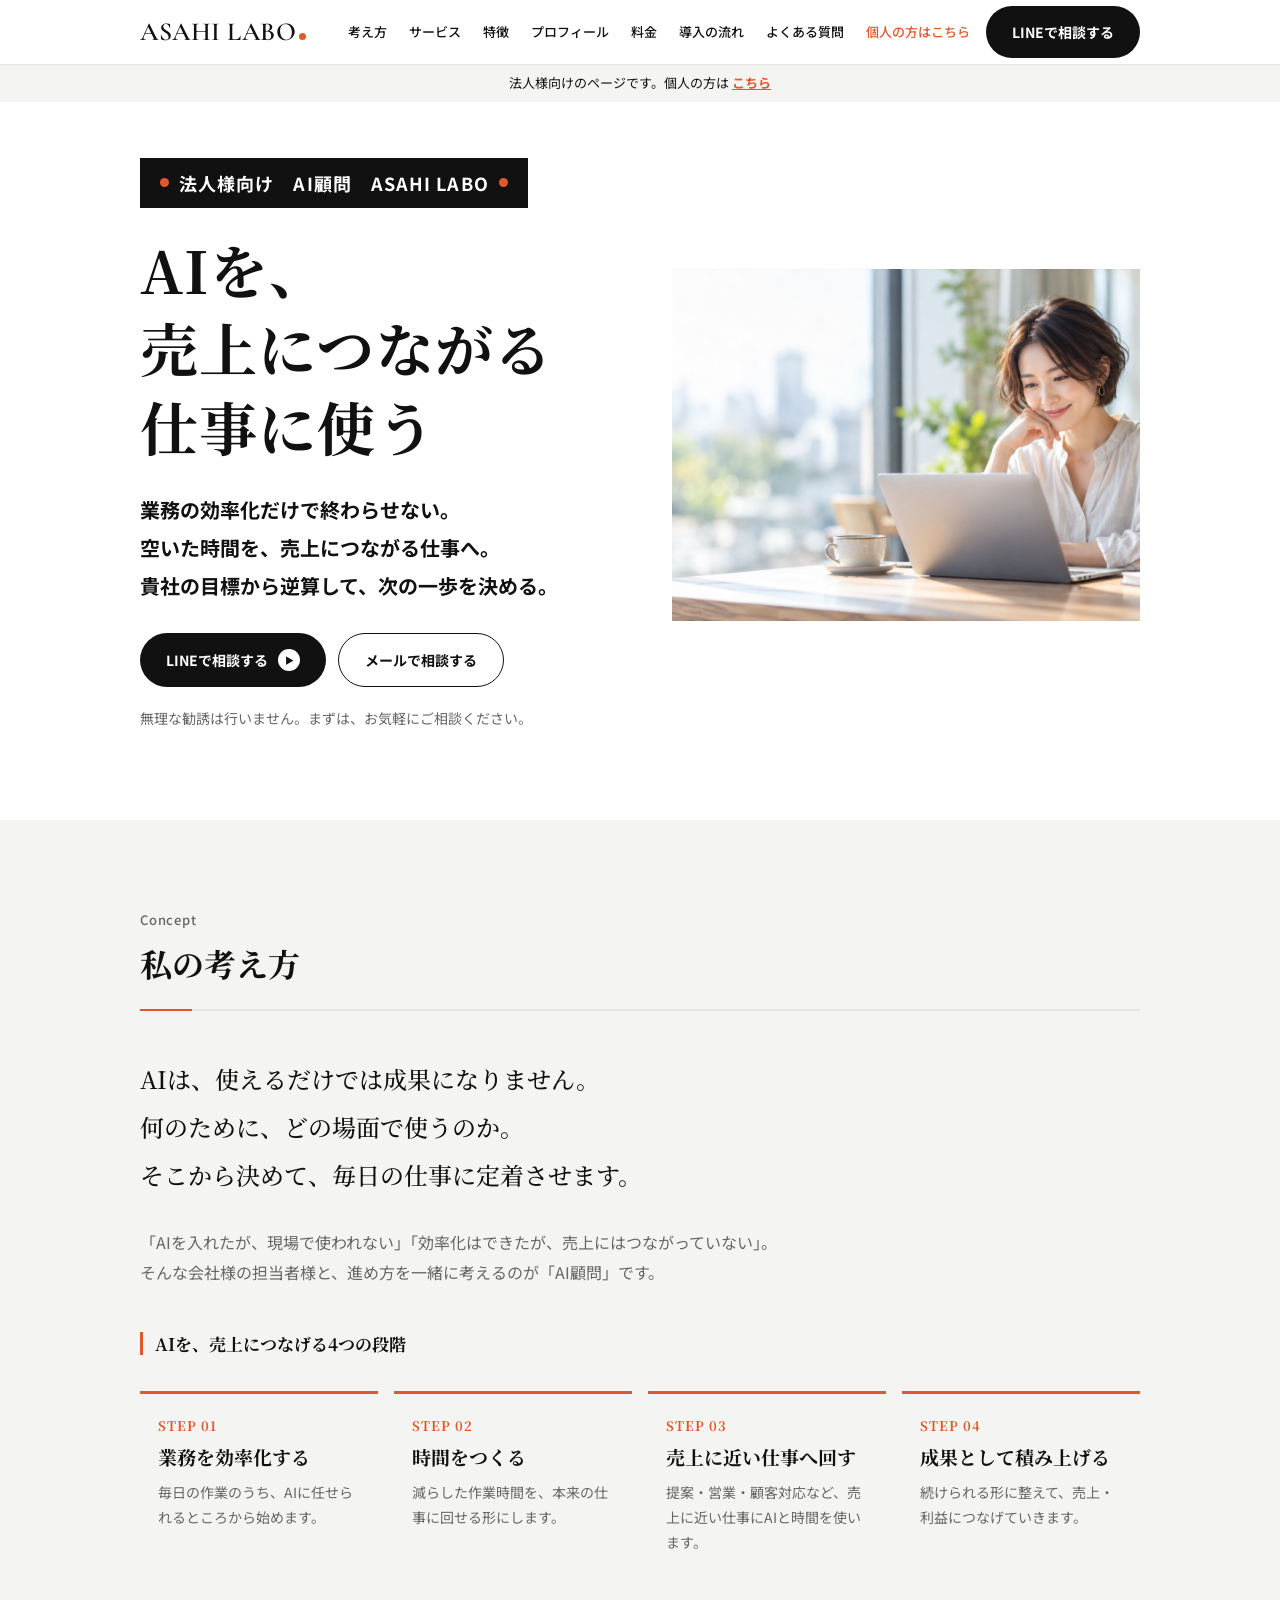
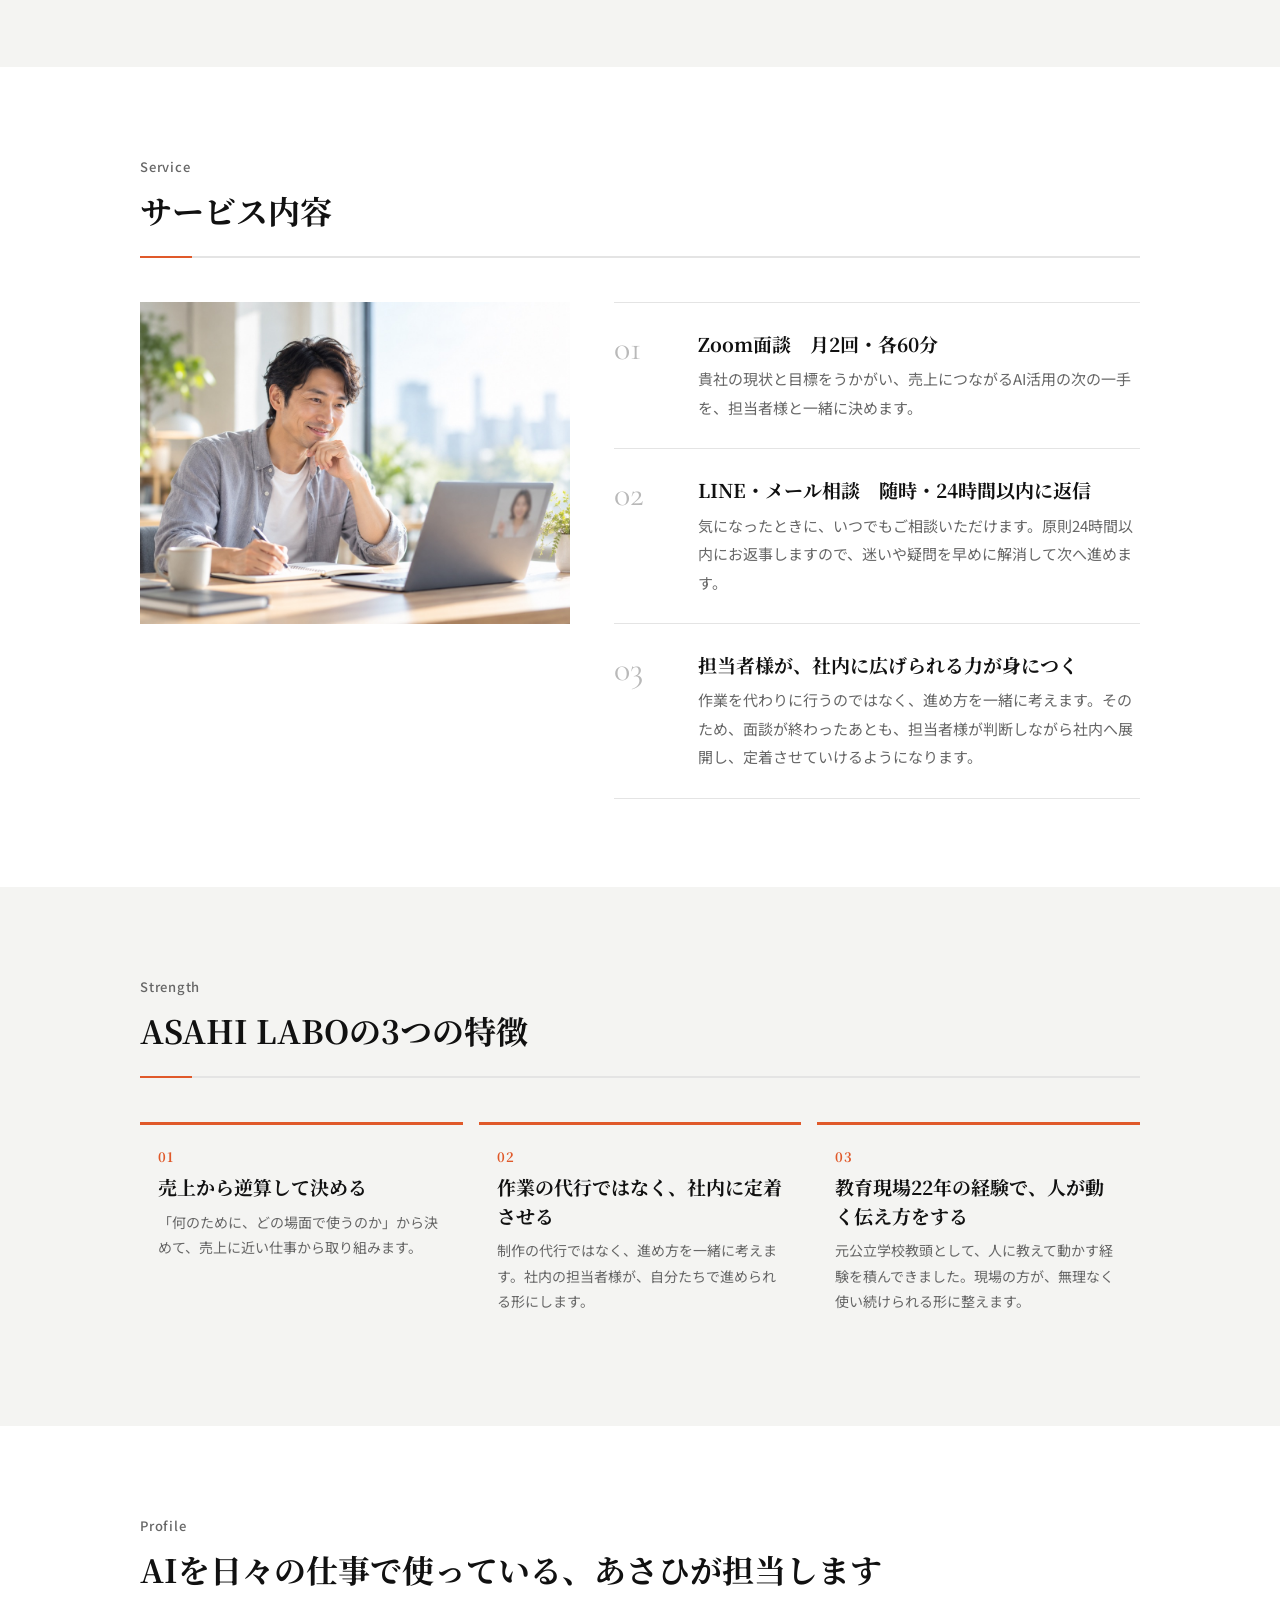
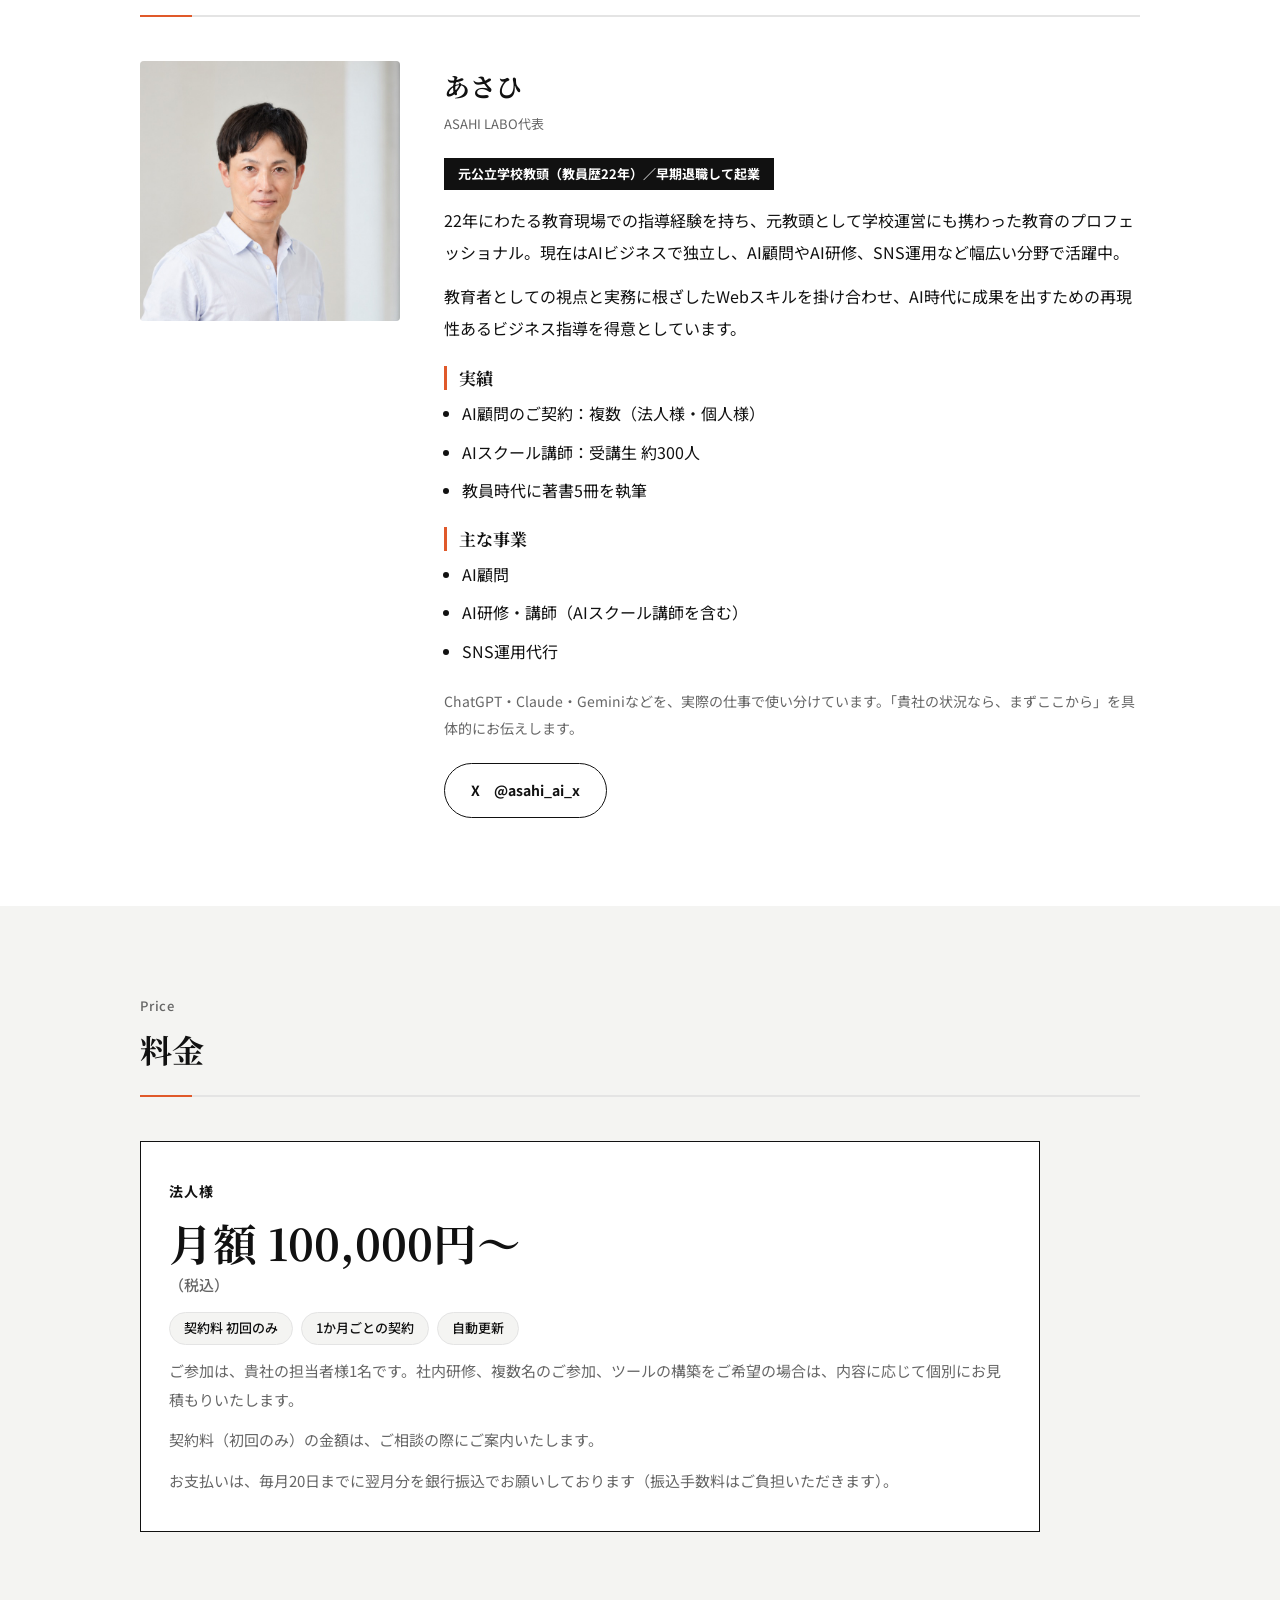
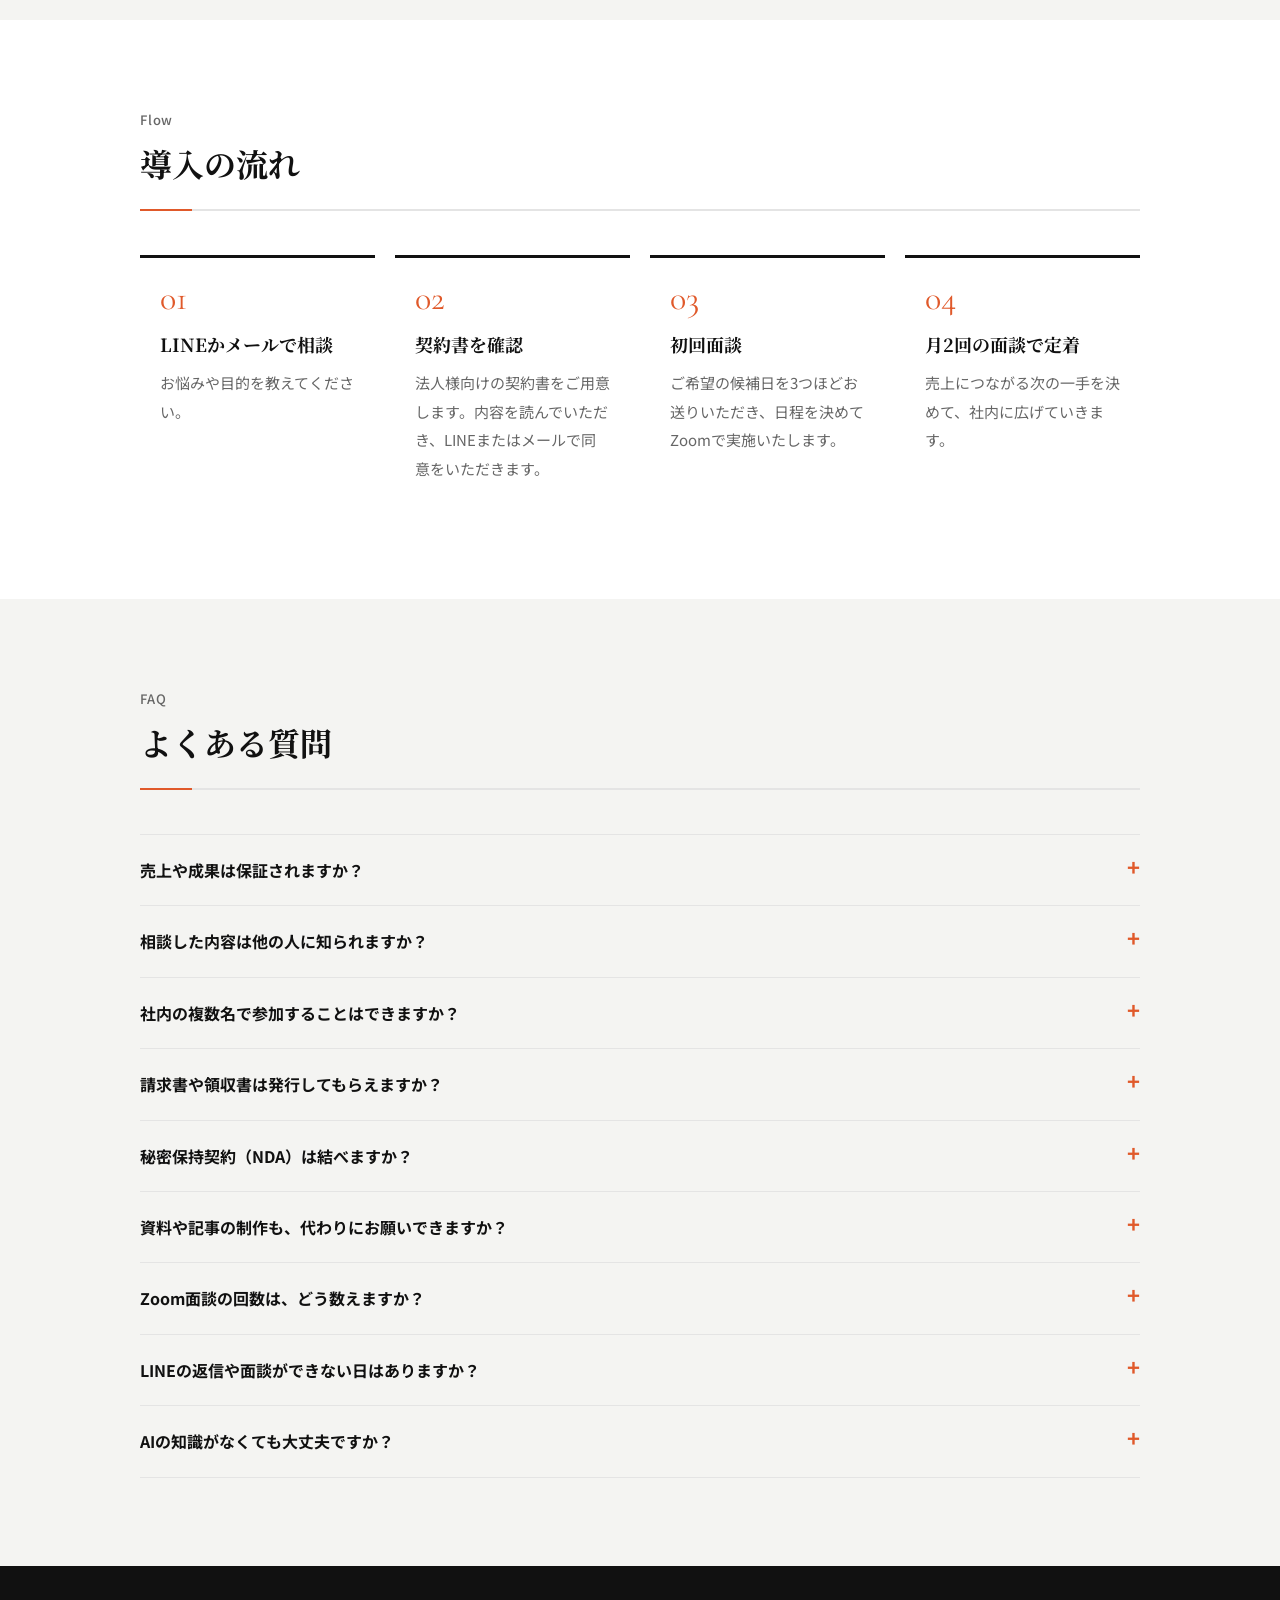
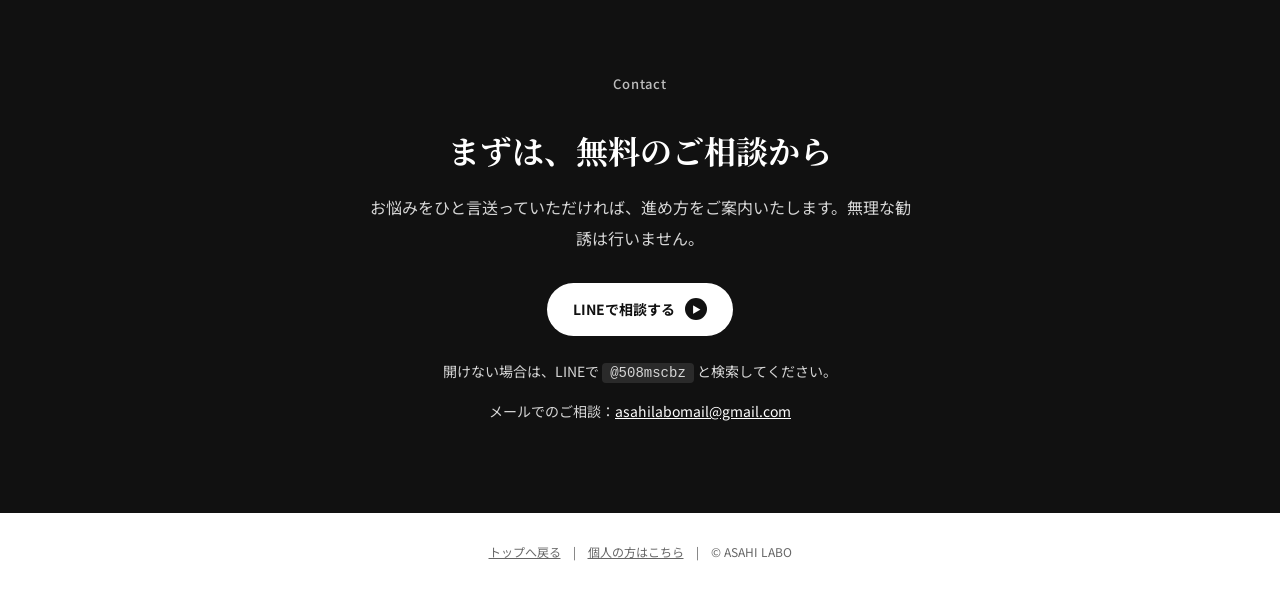
==== corporate/index.html @ 980891a0 "法人の方・個人の方の入口を分け、法人用ページと個人用ページを作る - トップ：法人の方／個人の方の入口 - corporate：法人様向け（売上につなげる構成） - personal：個人の方向け（変" ====
<!doctype html>
<html lang="ja">
<head>
<meta charset="utf-8">
<meta name="viewport" content="width=device-width,initial-scale=1">
<meta name="description" content="AIを売上につながる仕事に使えるよう、法人様の担当者様を月2回のZoom面談とLINE・メール相談でサポートします。">
<title>法人様向けAI顧問 ASAHI LABO</title>
<link rel="stylesheet" href="https://fonts.googleapis.com/css2?family=Noto+Serif+JP:wght@500;700&family=Noto+Sans+JP:wght@400;500;700&family=Cormorant+Garamond:wght@600&display=swap">
<link rel="stylesheet" href="../assets/style.css">
</head>
<body>
<header class="top">
  <div class="in">
    <a class="logo" href="../">ASAHI LABO<i></i></a>
    <nav class="nav" aria-label="ページ内メニュー">
      <a href="#concept">考え方</a><a href="#service">サービス</a><a href="#strength">特徴</a><a href="#profile">プロフィール</a><a href="#price">料金</a><a href="#flow">導入の流れ</a><a href="#faq">よくある質問</a><a href="../personal/" style="color:var(--accent)">個人の方はこちら</a>
    </nav>
    <a class="btn" href="https://line.me/R/ti/p/@508mscbz" target="_blank" rel="noopener">LINEで相談する</a>
  </div>
</header>
<div class="switch">法人様向けのページです。個人の方は <a href="../personal/">こちら</a></div>

<main id="top">
  <div class="hero">
    <div class="in hero-grid">
      <div>
        <p class="tag"><i></i>法人様向け　AI顧問　ASAHI LABO<i></i></p>
        <h1><span class="nw">AIを、</span><span class="nw">売上につながる</span><span class="nw">仕事に使う</span></h1>
        <p class="sub">業務の効率化だけで終わらせない。<br>空いた時間を、売上につながる仕事へ。<br>貴社の目標から逆算して、次の一歩を決める。</p>
        <div class="acts">
          <a class="btn" href="https://line.me/R/ti/p/@508mscbz" target="_blank" rel="noopener">LINEで相談する <span class="dot">▶</span></a>
          <a class="btn ghost" href="mailto:asahilabomail@gmail.com">メールで相談する</a>
        </div>
        <p class="note">無理な勧誘は行いません。まずは、お気軽にご相談ください。</p>
      </div>
      <img class="photo" src="../assets/hero.jpg" alt="明るいカフェで、ノートパソコンのAI画面を見ながら微笑む人">
    </div>
  </div>

  <section id="concept" class="alt">
    <div class="in">
      <div class="head"><p class="eyebrow">Concept</p><h2>私の考え方</h2></div>
      <p class="big">AIは、使えるだけでは成果になりません。<br>何のために、どの場面で使うのか。<br>そこから決めて、毎日の仕事に定着させます。</p>
      <p class="lead" style="margin-top:28px;color:var(--muted)">「AIを入れたが、現場で使われない」「効率化はできたが、売上にはつながっていない」。そんな会社様の担当者様と、進め方を一緒に考えるのが「AI顧問」です。</p>
      <p class="biz-title" style="margin-top:44px">AIを、売上につなげる4つの段階</p>
      <ol class="steps">
        <li><span class="n">STEP 01</span><b>業務を効率化する</b><p>毎日の作業のうち、AIに任せられるところから始めます。</p></li>
        <li><span class="n">STEP 02</span><b>時間をつくる</b><p>減らした作業時間を、本来の仕事に回せる形にします。</p></li>
        <li><span class="n">STEP 03</span><b>売上に近い仕事へ回す</b><p>提案・営業・顧客対応など、売上に近い仕事にAIと時間を使います。</p></li>
        <li><span class="n">STEP 04</span><b>成果として積み上げる</b><p>続けられる形に整えて、売上・利益につなげていきます。</p></li>
      </ol>
    </div>
  </section>

  <section id="service">
    <div class="in">
      <div class="head"><p class="eyebrow">Service</p><h2>サービス内容</h2></div>
      <div class="svc-grid">
      <img class="photo" src="../assets/meeting.jpg" alt="オンライン面談でメモを取りながら話を聞く人" style="aspect-ratio:4/3">
      <ol class="list">
        <li><span class="n">01</span><div><h3>Zoom面談　月2回・各60分</h3><p>貴社の現状と目標をうかがい、売上につながるAI活用の次の一手を、担当者様と一緒に決めます。</p></div></li>
        <li><span class="n">02</span><div><h3>LINE・メール相談　随時・24時間以内に返信</h3><p>気になったときに、いつでもご相談いただけます。原則24時間以内にお返事しますので、迷いや疑問を早めに解消して次へ進めます。</p></div></li>
        <li><span class="n">03</span><div><h3>担当者様が、社内に広げられる力が身につく</h3><p>作業を代わりに行うのではなく、進め方を一緒に考えます。そのため、面談が終わったあとも、担当者様が判断しながら社内へ展開し、定着させていけるようになります。</p></div></li>
      </ol>
      </div>
    </div>
  </section>

  <section id="strength" class="alt">
    <div class="in">
      <div class="head"><p class="eyebrow">Strength</p><h2>ASAHI LABOの3つの特徴</h2></div>
      <ol class="steps three" style="margin-top:0">
        <li><span class="n">01</span><b>売上から逆算して決める</b><p>「何のために、どの場面で使うのか」から決めて、売上に近い仕事から取り組みます。</p></li>
        <li><span class="n">02</span><b>作業の代行ではなく、社内に定着させる</b><p>制作の代行ではなく、進め方を一緒に考えます。社内の担当者様が、自分たちで進められる形にします。</p></li>
        <li><span class="n">03</span><b>教育現場22年の経験で、人が動く伝え方をする</b><p>元公立学校教頭として、人に教えて動かす経験を積んできました。現場の方が、無理なく使い続けられる形に整えます。</p></li>
      </ol>
    </div>
  </section>

  <section id="profile">
    <div class="in">
      <div class="head"><p class="eyebrow">Profile</p><h2>AIを日々の仕事で使っている、あさひが担当します</h2></div>
      <div class="prof">
        <img class="photo pf" src="../assets/profile.jpg" alt="あさひ">
        <div>
          <h3>あさひ</h3>
          <p class="ruby">ASAHI LABO代表</p>
          <p class="career-tag">元公立学校教頭（教員歴22年）／早期退職して起業</p>
          <p class="career">22年にわたる教育現場での指導経験を持ち、元教頭として学校運営にも携わった教育のプロフェッショナル。現在はAIビジネスで独立し、AI顧問やAI研修、SNS運用など幅広い分野で活躍中。</p>
          <p class="career-sub">教育者としての視点と実務に根ざしたWebスキルを掛け合わせ、AI時代に成果を出すための再現性あるビジネス指導を得意としています。</p>
          <p class="biz-title">実績</p>
          <ul>
            <li>AI顧問のご契約：複数（法人様・個人様）</li>
            <li>AIスクール講師：受講生 約300人</li>
            <li>教員時代に著書5冊を執筆</li>
          </ul>
          <p class="biz-title" style="margin-top:22px">主な事業</p>
          <ul>
            <li>AI顧問</li>
            <li>AI研修・講師（AIスクール講師を含む）</li>
            <li>SNS運用代行</li>
          </ul>
          <p class="note" style="margin-top:22px">ChatGPT・Claude・Geminiなどを、実際の仕事で使い分けています。「貴社の状況なら、まずここから」を具体的にお伝えします。</p>
          <p style="margin:22px 0 0"><a class="btn ghost" href="https://x.com/asahi_ai_x" target="_blank" rel="noopener">X　@asahi_ai_x</a></p>
        </div>
      </div>
    </div>
  </section>

  <section id="price" class="alt">
    <div class="in">
      <div class="head"><p class="eyebrow">Price</p><h2>料金</h2></div>
      <div class="prices">
        <div class="price">
          <p class="who">法人様</p>
          <div class="amt">月額 100,000円〜<small>（税込）</small></div>
          <div class="chips"><span>契約料 初回のみ</span><span>1か月ごとの契約</span><span>自動更新</span></div>
          <p>ご参加は、貴社の担当者様1名です。社内研修、複数名のご参加、ツールの構築をご希望の場合は、内容に応じて個別にお見積もりいたします。</p>
          <p>契約料（初回のみ）の金額は、ご相談の際にご案内いたします。</p>
          <p>お支払いは、毎月20日までに翌月分を銀行振込でお願いしております（振込手数料はご負担いただきます）。</p>
        </div>
      </div>
    </div>
  </section>

  <section id="flow">
    <div class="in">
      <div class="head"><p class="eyebrow">Flow</p><h2>導入の流れ</h2></div>
      <ol class="flow four">
        <li><span class="n">01</span><h3>LINEかメールで相談</h3><p>お悩みや目的を教えてください。</p></li>
        <li><span class="n">02</span><h3>契約書を確認</h3><p>法人様向けの契約書をご用意します。内容を読んでいただき、LINEまたはメールで同意をいただきます。</p></li>
        <li><span class="n">03</span><h3>初回面談</h3><p>ご希望の候補日を3つほどお送りいただき、日程を決めてZoomで実施いたします。</p></li>
        <li><span class="n">04</span><h3>月2回の面談で定着</h3><p>売上につながる次の一手を決めて、社内に広げていきます。</p></li>
      </ol>
    </div>
  </section>

  <section id="faq" class="alt">
    <div class="in">
      <div class="head"><p class="eyebrow">FAQ</p><h2>よくある質問</h2></div>
      <div class="faq">
        <details><summary>売上や成果は保証されますか？</summary><p>保証はしておりません。AI活用に関する情報提供と提案を行い、実際に取り入れるかどうかは貴社で判断していただきます。</p></details>
        <details><summary>相談した内容は他の人に知られますか？</summary><p>知り得た事業の情報は、貴社の同意なく第三者にお伝えしません。契約終了後も同様です。</p></details>
        <details><summary>社内の複数名で参加することはできますか？</summary><p>基本は、貴社の担当者様1名でのご参加です。複数名でのご参加や社内研修をご希望の場合は、内容に応じて個別にお見積もりいたします。まずはLINEまたはメールでご相談ください。</p></details>
        <details><summary>請求書や領収書は発行してもらえますか？</summary><p>ご請求書・領収書については、ご希望の形をお伺いして対応いたします。LINEまたはメールでお知らせください。</p></details>
        <details><summary>秘密保持契約（NDA）は結べますか？</summary><p>知り得た事業の情報は、貴社の同意なく第三者にお伝えしません。秘密保持契約が必要な場合は、ご相談ください。</p></details>
        <details><summary>資料や記事の制作も、代わりにお願いできますか？</summary><p>制作の代行は、このサービスには含まれておりません。進め方や使うAIの選び方を一緒に考え、貴社で形にしていけるよう伴走いたします。</p></details>
        <details><summary>Zoom面談の回数は、どう数えますか？</summary><p>回数は、毎月1日から月末までの暦月ごとに数えます。月2回までご利用いただけます。使わなかった回数の、翌月への繰り越しはできません。</p></details>
        <details><summary>LINEの返信や面談ができない日はありますか？</summary><p>毎週火曜日は定休日です。火曜日に届いたLINEやメールには水曜日にお返事いたします。Zoom面談も火曜日を除いて実施しております。</p></details>
        <details><summary>AIの知識がなくても大丈夫ですか？</summary><p>大丈夫です。今の状況をうかがって、そこから始められる内容をご提案いたします。</p></details>
      </div>
    </div>
  </section>

  <section class="contact" id="contact">
    <div class="in">
      <p class="eyebrow">Contact</p>
      <h2>まずは、無料のご相談から</h2>
      <p>お悩みをひと言送っていただければ、進め方をご案内いたします。無理な勧誘は行いません。</p>
      <a class="btn" href="https://line.me/R/ti/p/@508mscbz" target="_blank" rel="noopener">LINEで相談する <span class="dot">▶</span></a>
      <p style="font-size:14px;margin:22px auto 0">開けない場合は、LINEで <span class="id">@508mscbz</span> と検索してください。</p>
      <p style="font-size:14px;margin:12px auto 0">メールでのご相談：<a href="mailto:asahilabomail@gmail.com" style="color:#fff">asahilabomail@gmail.com</a></p>
    </div>
  </section>
</main>
<footer><a href="../">トップへ戻る</a>　|　<a href="../personal/">個人の方はこちら</a>　|　© ASAHI LABO</footer>

</body>
</html>
---- assets/style.css ----
/* 白と黒、見出しは明朝、差し色は朱。余白を広くとり、番号と細い線で区切る。 */
:root{
  --bg:#ffffff; --ink:#111111; --muted:#666666; --line:#e4e4e4; --alt:#f4f4f2; --accent:#e0592a; --panel:#ffffff;
  --serif:"Noto Serif JP","Hiragino Mincho ProN","Yu Mincho",serif;
  --sans:"Noto Sans JP","Hiragino Sans","Yu Gothic",sans-serif;
  --latin:"Cormorant Garamond","Noto Serif JP",serif;
}
*{box-sizing:border-box}
html{scroll-behavior:smooth}
body{background:var(--bg);color:var(--ink);font-family:var(--sans);font-size:16px;line-height:1.9;margin:0}
a{color:inherit}
.in{max-width:1040px;margin:0 auto;padding-inline:20px}
/* ヘッダー */
.top{position:sticky;top:env(safe-area-inset-top,0px);z-index:10;background:rgba(255,255,255,.96);border-bottom:1px solid var(--line)}
.top .in{display:flex;align-items:center;justify-content:space-between;gap:16px;min-height:64px}
.logo{font-family:var(--latin);font-weight:600;font-size:26px;letter-spacing:.02em;text-decoration:none;white-space:nowrap}
.logo i{display:inline-block;width:7px;height:7px;border-radius:50%;background:var(--accent);margin-left:3px;vertical-align:baseline}
.nav{display:flex;gap:22px;font-size:13px;font-weight:500;margin-left:auto}
.nav a{text-decoration:none;white-space:nowrap}
.nav a:hover{color:var(--accent)}
.btn{display:inline-flex;align-items:center;gap:10px;background:var(--ink);color:#fff;text-decoration:none;font-weight:700;font-size:14px;padding:13px 26px;border-radius:999px;white-space:nowrap}
.btn.ghost{background:#fff;color:var(--ink);border:1px solid var(--ink)}
.btn:focus-visible{outline:3px solid var(--accent);outline-offset:3px}
.btn .dot{width:22px;height:22px;border-radius:50%;background:#fff;color:var(--ink);display:grid;place-items:center;font-size:9px}
/* ヒーロー */
.hero{padding-block:56px 88px}
.hero-grid{display:grid;grid-template-columns:1.05fr 1fr;gap:40px;align-items:center}
.hero h1{font-family:var(--serif);font-weight:700;font-size:clamp(30px,5.2vw,58px);line-height:1.35;margin:0;letter-spacing:.02em}
.nw{display:inline-block}
.hero .sub{font-weight:700;font-size:clamp(16px,2.4vw,20px);line-height:1.9;margin:26px 0 8px}
.hero .tag{display:inline-flex;align-items:center;gap:10px;background:var(--ink);color:#fff;font-size:clamp(15px,2.2vw,18px);font-weight:700;letter-spacing:.06em;padding:8px 20px;margin:0 0 22px}
.hero .tag i{width:9px;height:9px;border-radius:50%;background:var(--accent);flex:none}
.hero .sub{margin-bottom:28px}
.hero .acts{display:flex;gap:12px;flex-wrap:wrap}
.photo{width:100%;aspect-ratio:4/3;object-fit:cover;display:block;background:var(--alt)}
.hero-band{margin-top:56px;background:var(--alt);height:56px}
/* セクション */
section{padding-block:88px}
section.alt{background:var(--alt)}
.eyebrow{font-size:13px;font-weight:500;letter-spacing:.06em;color:var(--muted);margin:0 0 6px}
h2{font-family:var(--serif);font-weight:700;font-size:clamp(24px,3.6vw,32px);line-height:1.5;margin:0;text-wrap:balance}
.head{border-bottom:2px solid var(--line);padding-bottom:22px;margin-bottom:44px;position:relative}
.head::after{content:"";position:absolute;left:0;bottom:-2px;width:52px;height:2px;background:var(--accent)}
.lead{max-width:40em;margin:0 0 32px}
.big{font-family:var(--serif);font-size:clamp(19px,2.6vw,24px);line-height:2;font-weight:500;margin:0}
/* 番号つき一覧 */
.list{margin:0;padding:0;list-style:none;border-top:1px solid var(--line)}
.list li{display:grid;grid-template-columns:72px 1fr;gap:12px;padding:26px 0;border-bottom:1px solid var(--line)}
.list .n{font-family:var(--latin);font-size:34px;line-height:1.2;color:#b9b9b9}
.list h3{font-family:var(--serif);font-size:19px;margin:0 0 6px;line-height:1.6;text-wrap:balance}
.list p{margin:0;color:var(--muted);font-size:15px}
.svc-grid{display:grid;grid-template-columns:.9fr 1.1fr;gap:44px;align-items:start}
/* プロフィール */
.prof{display:grid;grid-template-columns:260px 1fr;gap:44px;align-items:start}
.prof .pf{aspect-ratio:1/1;object-position:50% 20%;border-radius:4px}
.career-tag{display:inline-block;background:var(--ink);color:#fff;font-size:13px;font-weight:700;padding:4px 14px;margin:0 0 14px}
.career,.career-sub{font-family:var(--sans);font-size:16px;font-weight:400;line-height:2;color:var(--ink);margin:0 0 12px}
.career-sub{margin-bottom:22px}
.biz-title{font-family:var(--serif);font-weight:700;font-size:17px;margin:0 0 8px;padding-left:12px;border-left:3px solid var(--accent);line-height:1.4}
.prof h3{font-family:var(--serif);font-size:26px;margin:0}
.prof .ruby{color:var(--muted);font-size:13px;margin:2px 0 20px}
.prof ul{margin:0;padding-left:1.1em;color:var(--ink)}
.prof li{margin-bottom:8px}
/* 料金 */
.prices{display:grid;grid-template-columns:repeat(auto-fit,minmax(280px,1fr));gap:20px;max-width:900px}
.price{border:1px solid var(--ink);padding:36px 28px;background:#fff}
.price .who{font-size:14px;font-weight:700;letter-spacing:.08em;margin:0 0 10px;color:var(--ink)}
.price .amt{font-family:var(--serif);font-size:clamp(34px,6vw,48px);font-weight:700;line-height:1.3}
.price .amt small{font-size:15px;font-weight:500;color:var(--muted);margin-left:8px;font-family:var(--sans)}
.price .amt{white-space:nowrap;font-size:clamp(28px,3.4vw,44px)}
.price .amt small{display:block;margin:4px 0 0;white-space:nowrap}
@media(max-width:560px){.price .amt{font-size:clamp(30px,8.4vw,40px)}}
.price p{margin:12px 0 0;color:var(--muted);font-size:15px}
.price .chips{display:flex;gap:8px;flex-wrap:wrap;margin-top:18px}
.chips span{border:1px solid var(--line);padding:3px 14px;border-radius:999px;font-size:13px;font-weight:500;background:var(--alt)}
/* 売上への段階 */
.steps{display:grid;grid-template-columns:repeat(4,1fr);gap:16px;list-style:none;margin:36px 0 0;padding:0}
.steps li{background:var(--alt);border-top:3px solid var(--accent);padding:20px 18px 24px}
.steps .n{display:block;font-family:var(--serif);font-size:13px;color:var(--accent);font-weight:700;letter-spacing:.08em}
.steps b{display:block;font-family:var(--serif);font-size:19px;line-height:1.5;margin:4px 0 8px}
.steps p{margin:0;font-size:14px;color:var(--muted);line-height:1.8}
@media(max-width:860px){.steps{grid-template-columns:repeat(2,1fr)}}
@media(max-width:480px){.steps{grid-template-columns:1fr}}
/* 流れ */
.flow{display:grid;grid-template-columns:repeat(3,1fr);gap:20px;list-style:none;margin:0;padding:0}
.flow li{background:#fff;border-top:3px solid var(--ink);padding:24px 20px 28px}
.flow .n{font-family:var(--latin);font-size:34px;color:var(--accent);line-height:1}
.flow h3{font-family:var(--serif);font-size:18px;margin:10px 0 8px}
.flow p{margin:0;color:var(--muted);font-size:15px}
/* FAQ */
.faq{border-top:1px solid var(--line)}
.faq details{border-bottom:1px solid var(--line);padding:20px 0}
.faq summary{cursor:pointer;font-weight:700;list-style:none;display:flex;justify-content:space-between;gap:16px}
.faq summary::-webkit-details-marker{display:none}
.faq summary::after{content:"+";color:var(--accent);font-size:22px;line-height:1}
.faq details[open] summary::after{content:"−"}
.faq p{margin:12px 0 0;color:var(--muted);font-size:15px}
/* 解約・補足 */
.note{font-size:14px;color:var(--muted);margin:18px 0 0}
/* 問い合わせ */
.contact{background:var(--ink);color:#fff;text-align:center}
.contact .eyebrow{color:#bdbdbd}
.contact h2{color:#fff}
.contact p{color:#d6d6d6;margin:18px auto 30px;max-width:34em}
.contact .btn{background:#fff;color:var(--ink)}
.contact .btn .dot{background:var(--ink);color:#fff}
.id{font-family:ui-monospace,Menlo,monospace;background:#2a2a2a;padding:2px 8px;border-radius:4px;font-size:14px;user-select:all}
footer{padding-block:28px;font-size:12px;color:var(--muted);text-align:center}
@media (max-width:760px){
  .nav{display:none}
  .top .in{min-height:58px}
  .btn{padding:11px 20px}
  .hero{padding-block:32px 64px}
  .hero-grid,.svc-grid,.prof{grid-template-columns:1fr;gap:28px}
  .prof .pf{max-width:240px}
  .flow{grid-template-columns:1fr}
  .list li{grid-template-columns:52px 1fr}
  .list .n{font-size:28px}
  section{padding-block:64px}
}

/* ページの切り替え・入口 */
.switch{background:var(--alt);font-size:13px;text-align:center;padding:8px 12px;line-height:1.6}
.switch a{color:var(--accent);font-weight:700}
.steps.three{grid-template-columns:repeat(3,1fr)}
@media(max-width:860px){.steps.three{grid-template-columns:1fr}}
.flow.four{grid-template-columns:repeat(4,1fr)}
@media(max-width:860px){.flow.four{grid-template-columns:repeat(2,1fr)}}
@media(max-width:480px){.flow.four{grid-template-columns:1fr}}
.gate{display:grid;grid-template-columns:1fr 1fr;gap:24px;margin-top:8px}
.gate a.card{display:block;text-decoration:none;border:1px solid var(--ink);padding:40px 32px 36px;background:#fff}
.gate a.card.corp{background:var(--ink);color:#fff}
.gate .who{font-family:var(--serif);font-weight:700;font-size:26px;margin:0 0 6px;line-height:1.5}
.gate .for{font-size:15px;margin:0 0 20px}
.gate .corp .for{color:#d6d6d6}
.gate .pr{font-family:var(--serif);font-weight:700;font-size:24px;margin:0 0 26px}
.gate .go{display:inline-block;font-weight:700;font-size:15px;border-bottom:2px solid var(--accent);padding-bottom:2px}
@media(max-width:760px){.gate{grid-template-columns:1fr}.gate a.card{padding:30px 24px}}
.mini{display:grid;grid-template-columns:120px 1fr;gap:24px;align-items:center;max-width:720px}
.mini img{width:120px;height:120px;border-radius:4px;object-fit:cover;object-position:50% 20%}
@media(max-width:480px){.mini{grid-template-columns:84px 1fr;gap:16px}.mini img{width:84px;height:84px}}

@media(max-width:1080px){.nav{display:none}}
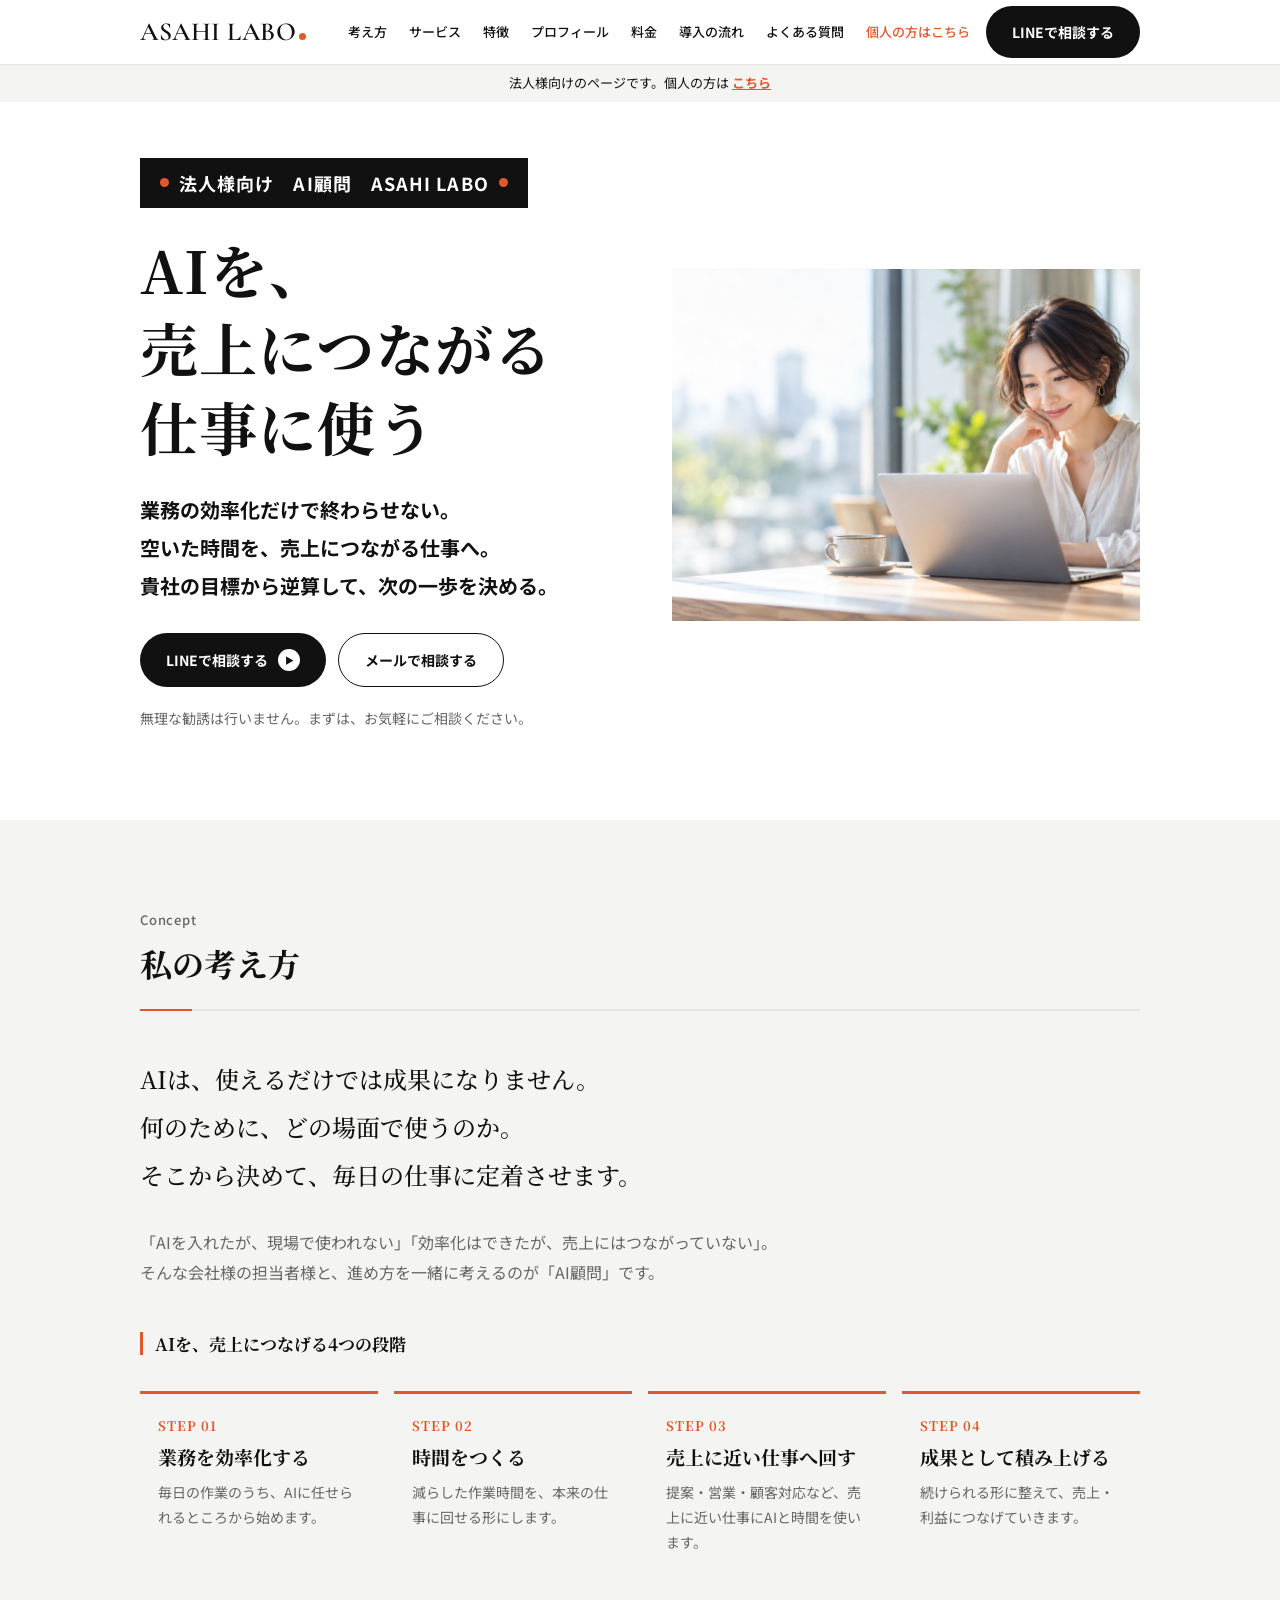
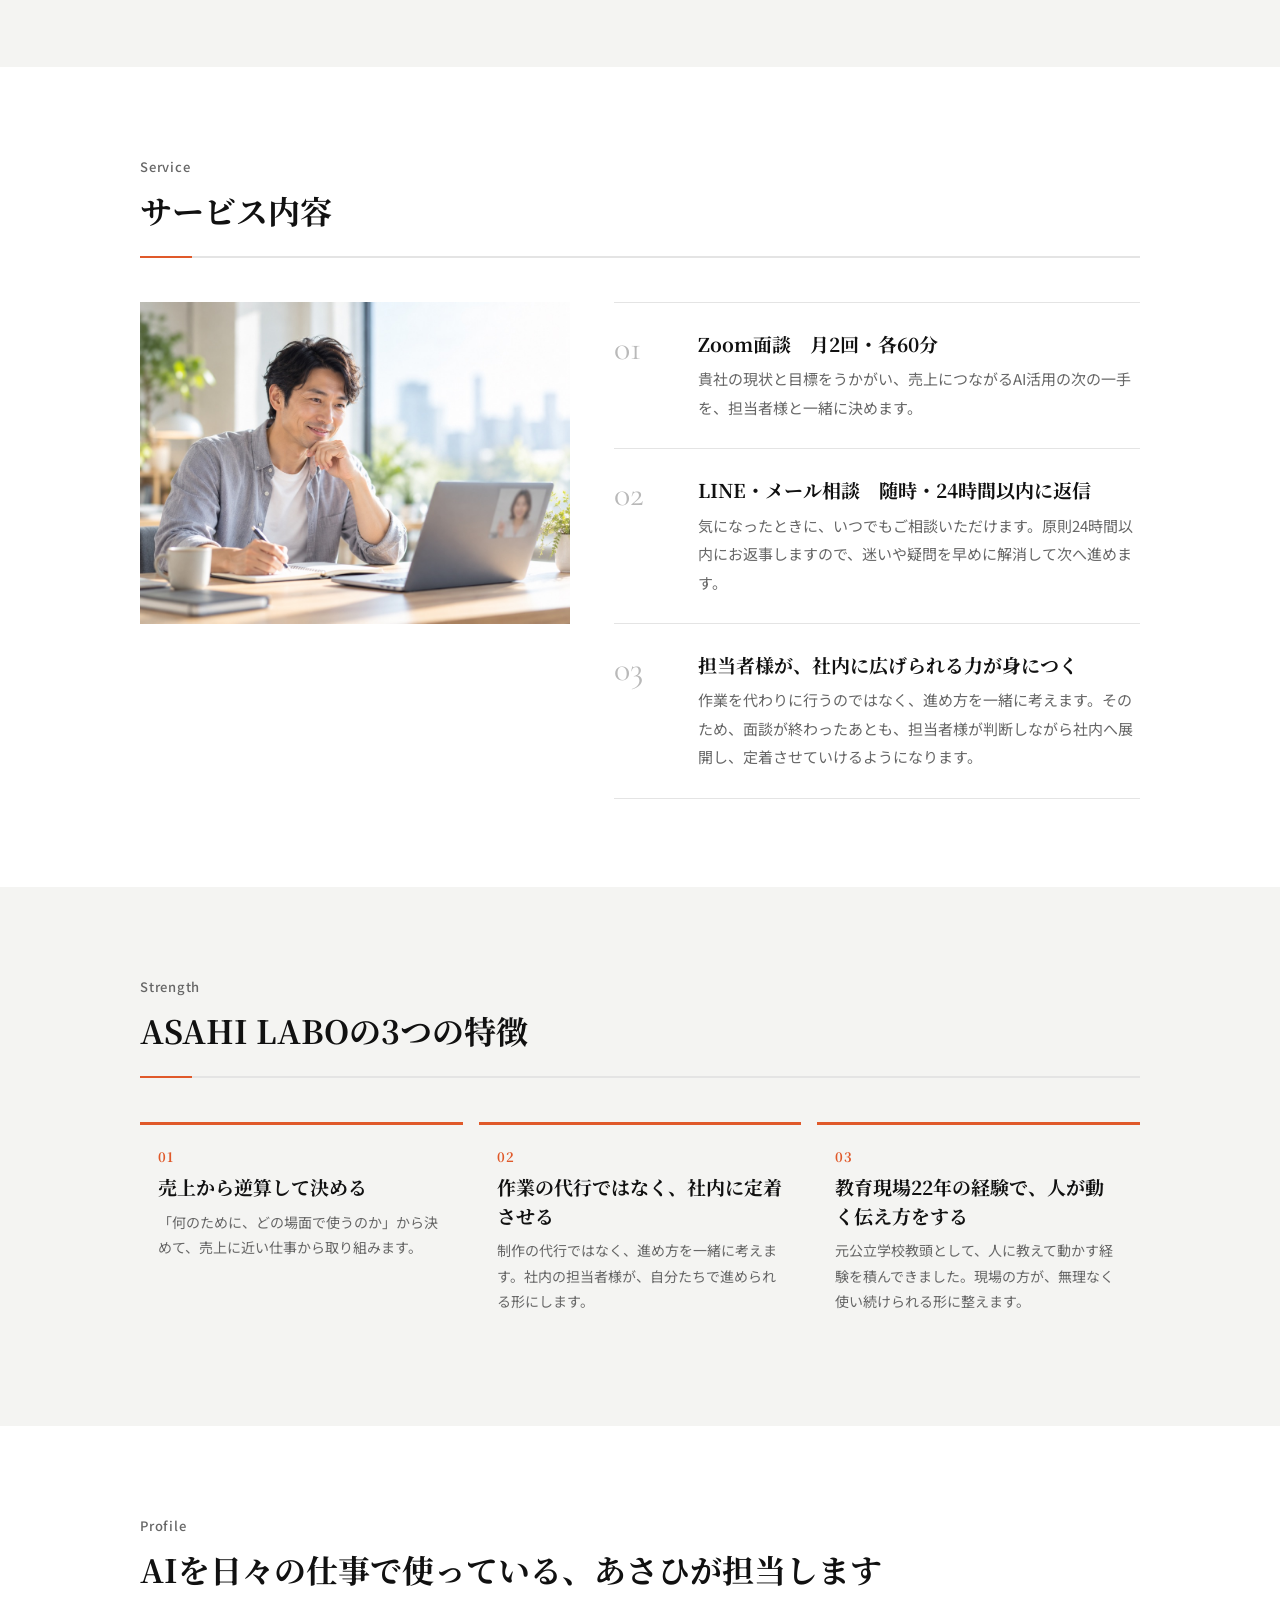
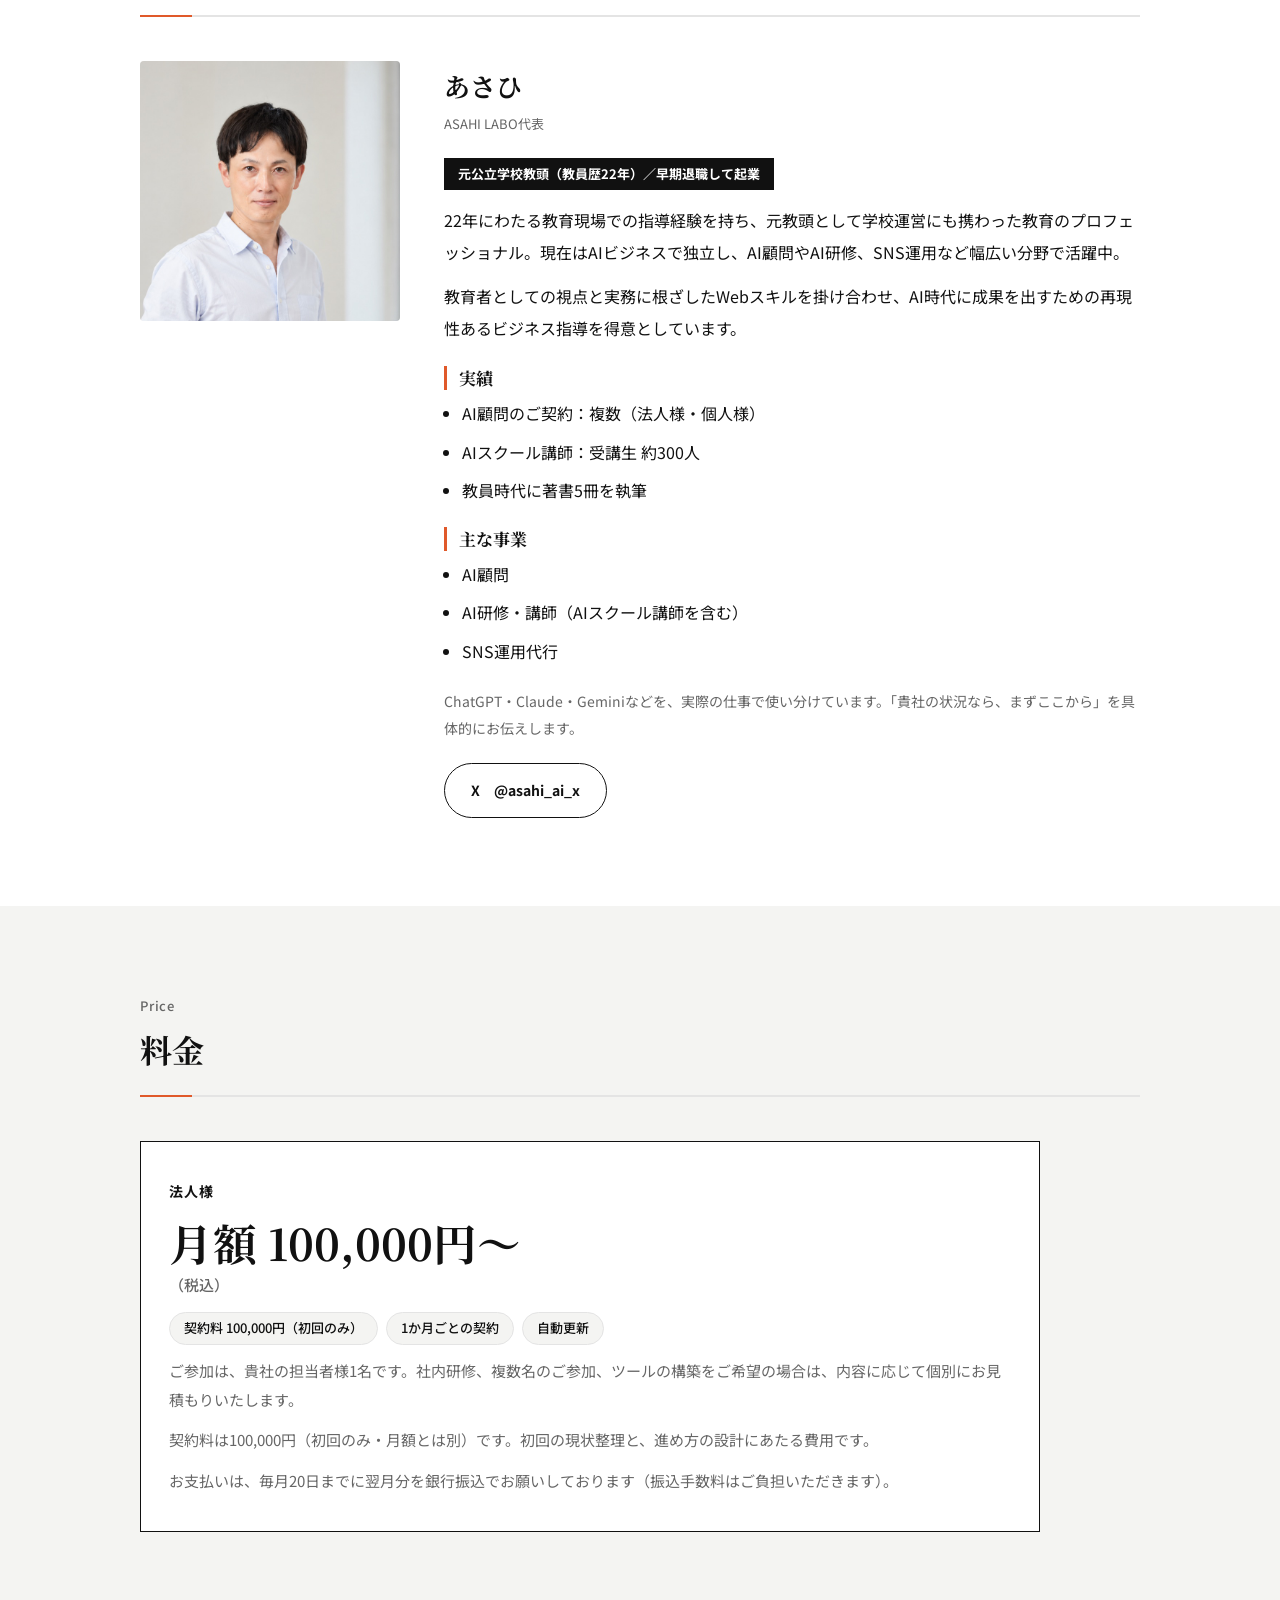
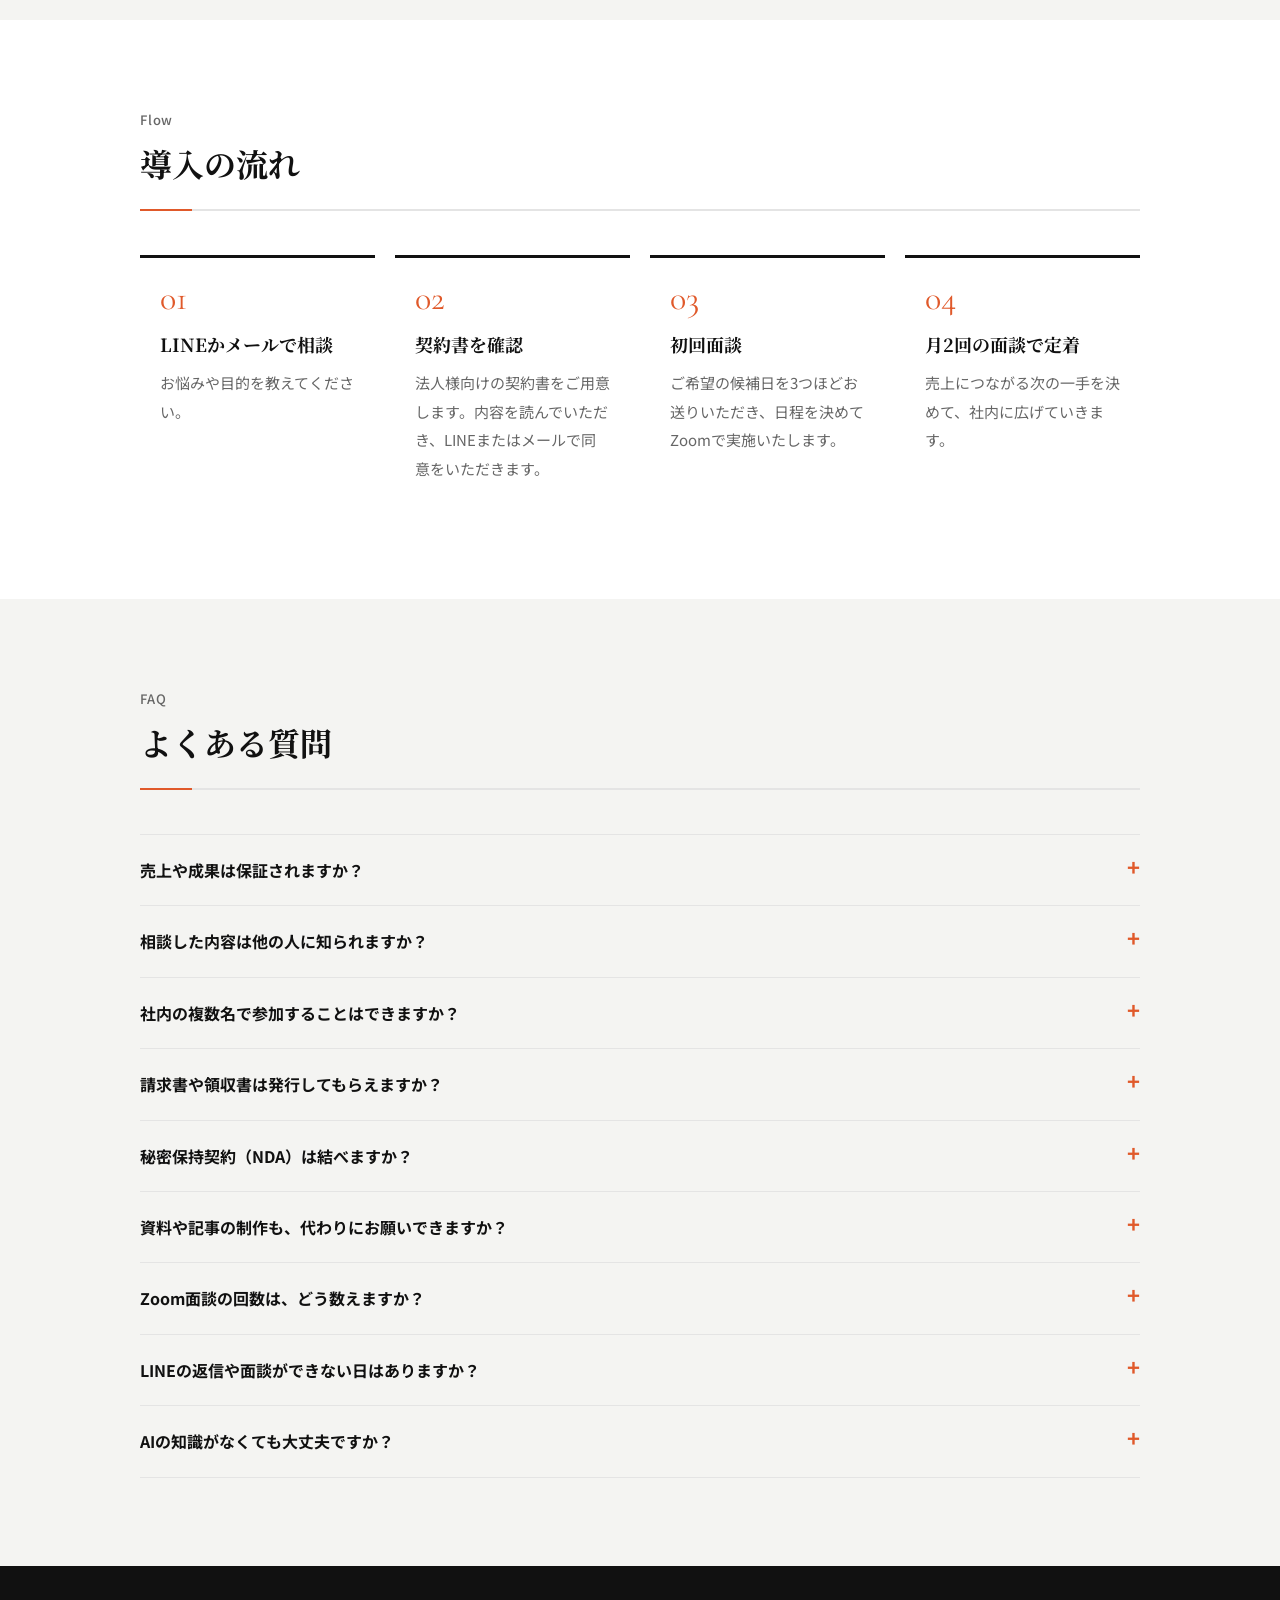
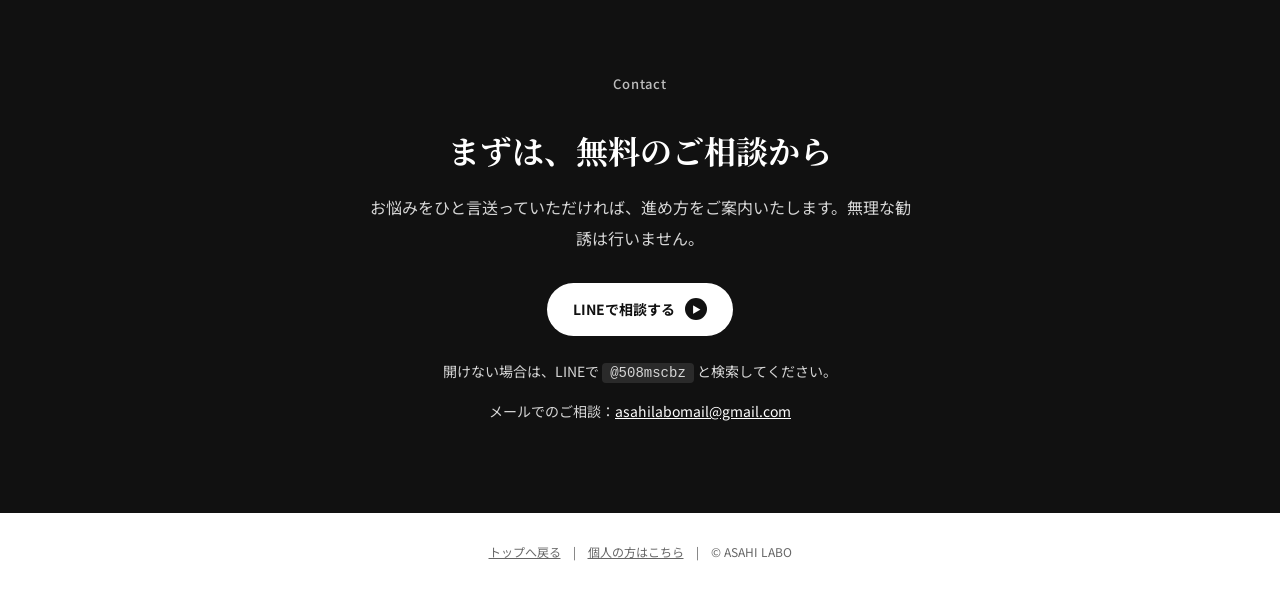
==== commit cdd6ba6c: "法人様の契約料を100,000円（初回のみ）と明記する Co-Authored-By: Claude Sonnet 5.5 <noreply@anthropic.com>" ====
--- a/corporate/index.html
+++ b/corporate/index.html
@@ -114,9 +114,9 @@
         <div class="price">
           <p class="who">法人様</p>
           <div class="amt">月額 100,000円〜<small>（税込）</small></div>
-          <div class="chips"><span>契約料 初回のみ</span><span>1か月ごとの契約</span><span>自動更新</span></div>
+          <div class="chips"><span>契約料 100,000円（初回のみ）</span><span>1か月ごとの契約</span><span>自動更新</span></div>
           <p>ご参加は、貴社の担当者様1名です。社内研修、複数名のご参加、ツールの構築をご希望の場合は、内容に応じて個別にお見積もりいたします。</p>
-          <p>契約料（初回のみ）の金額は、ご相談の際にご案内いたします。</p>
+          <p>契約料は100,000円（初回のみ・月額とは別）です。初回の現状整理と、進め方の設計にあたる費用です。</p>
           <p>お支払いは、毎月20日までに翌月分を銀行振込でお願いしております（振込手数料はご負担いただきます）。</p>
         </div>
       </div>
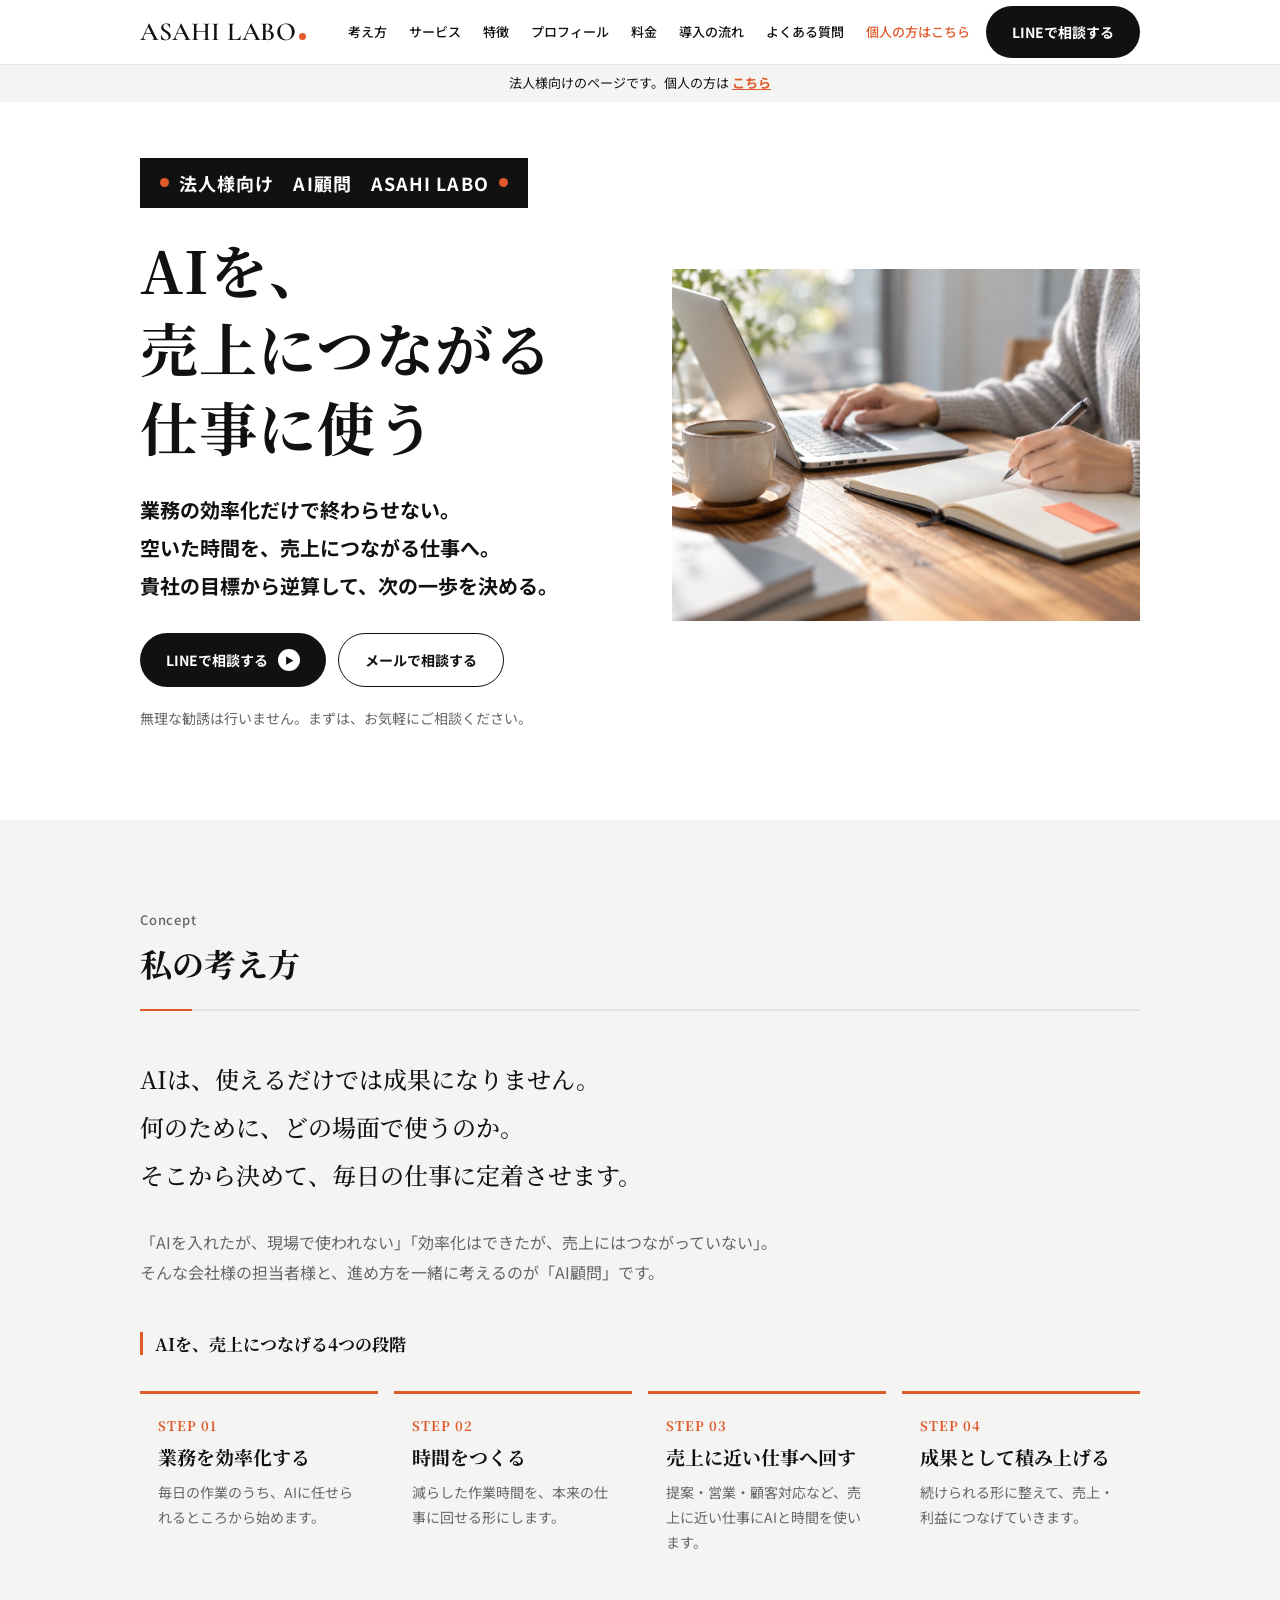
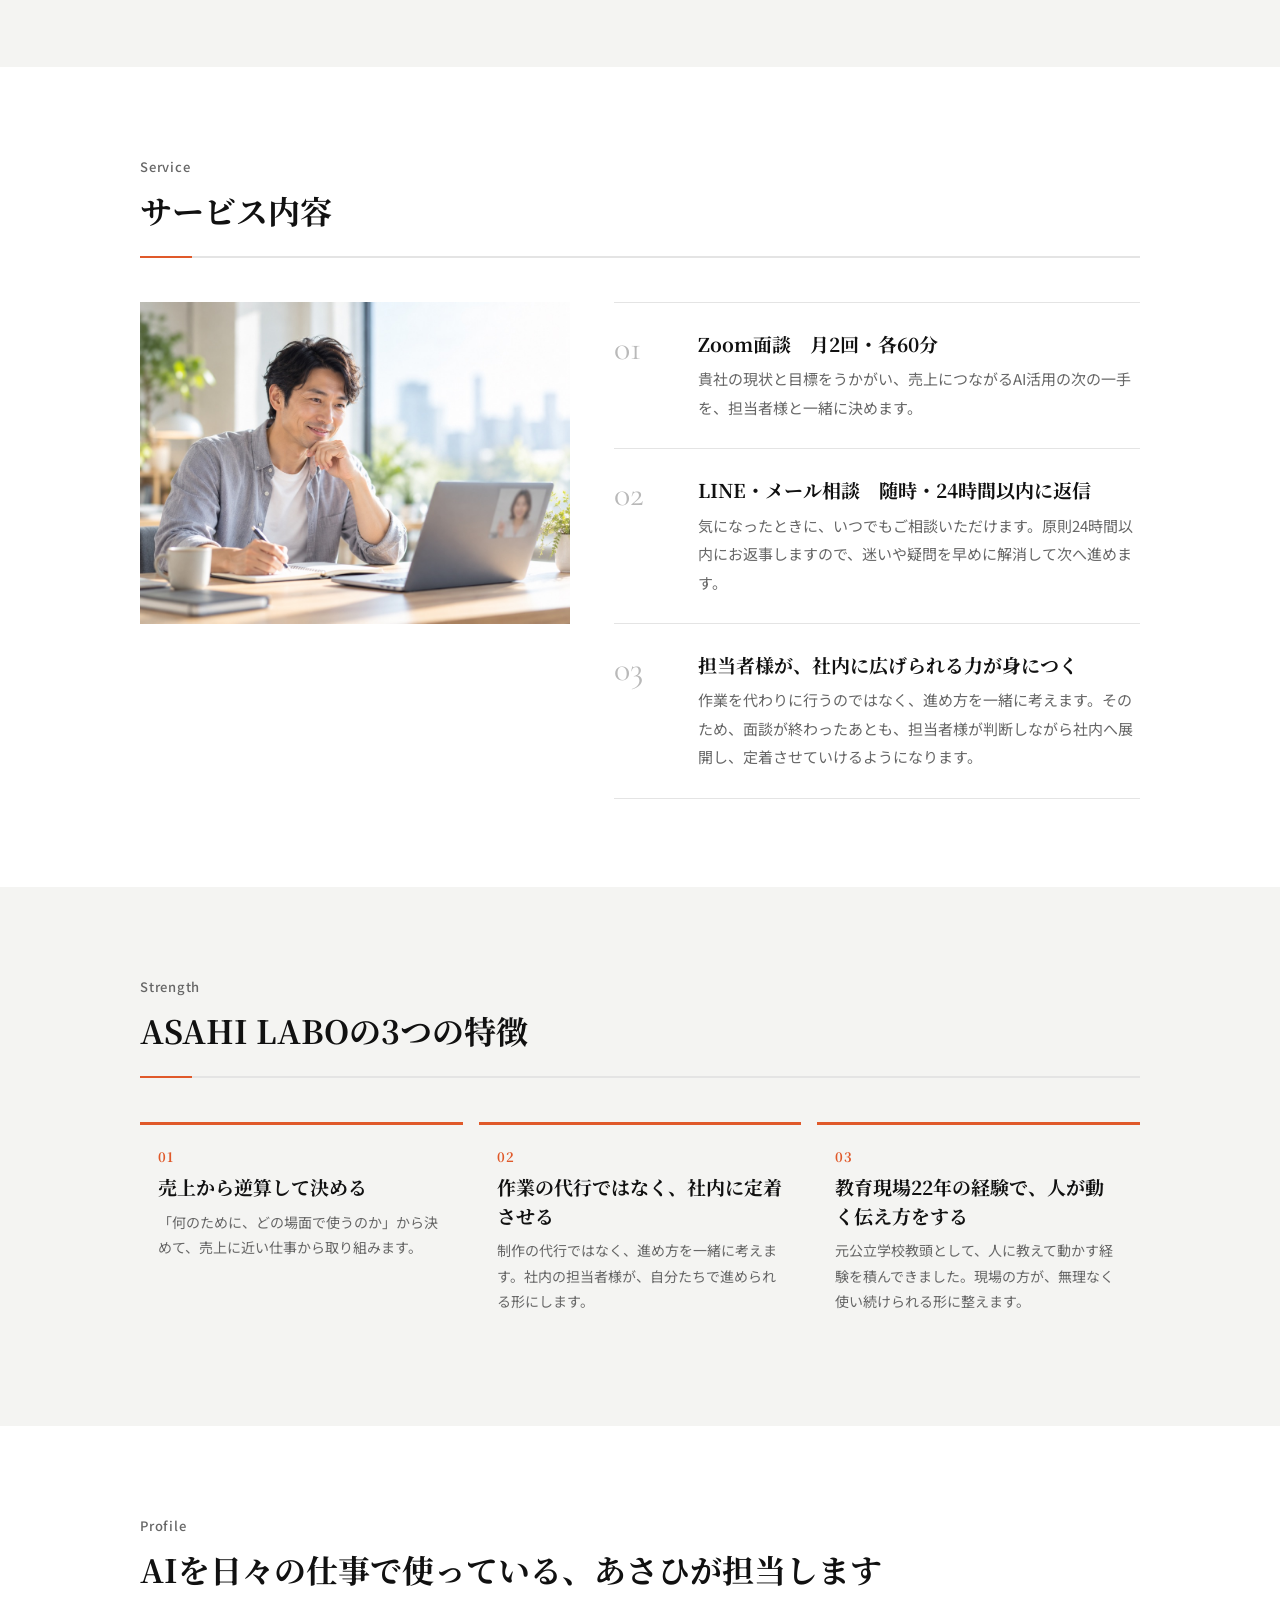
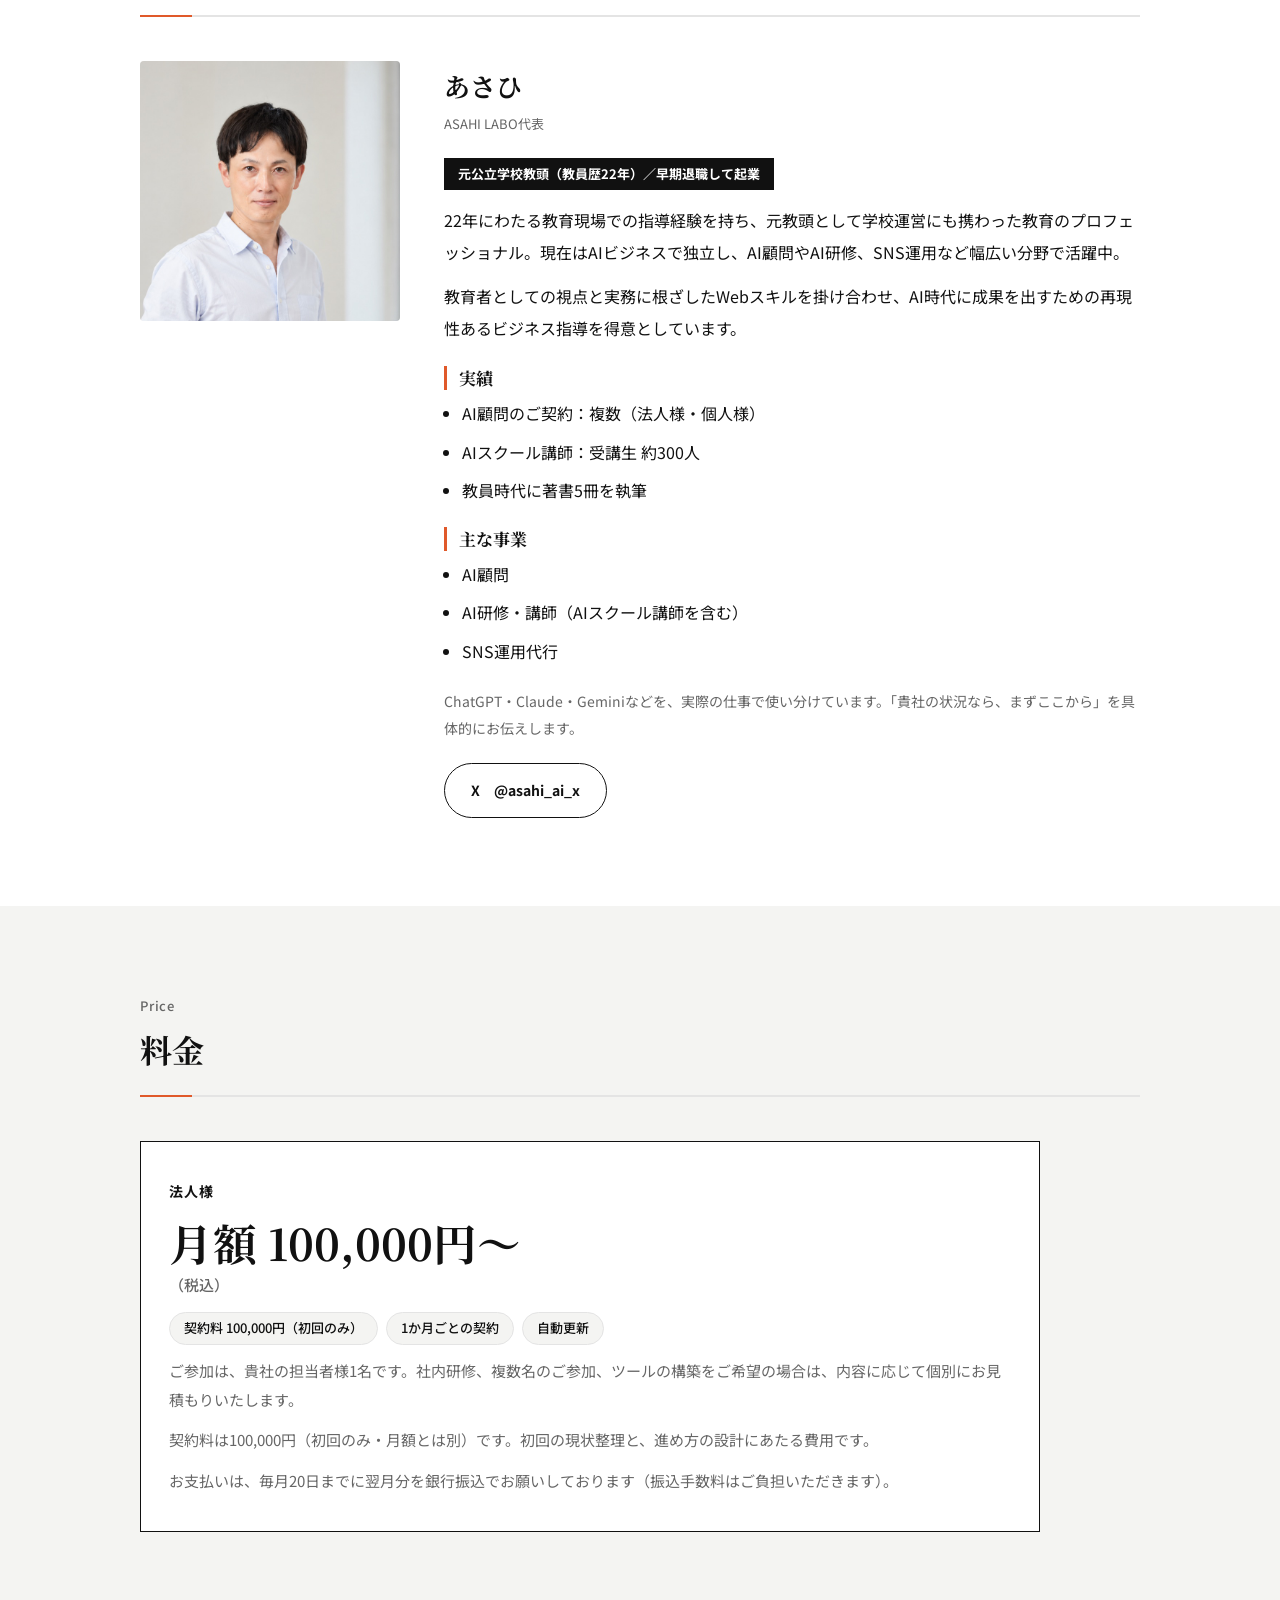
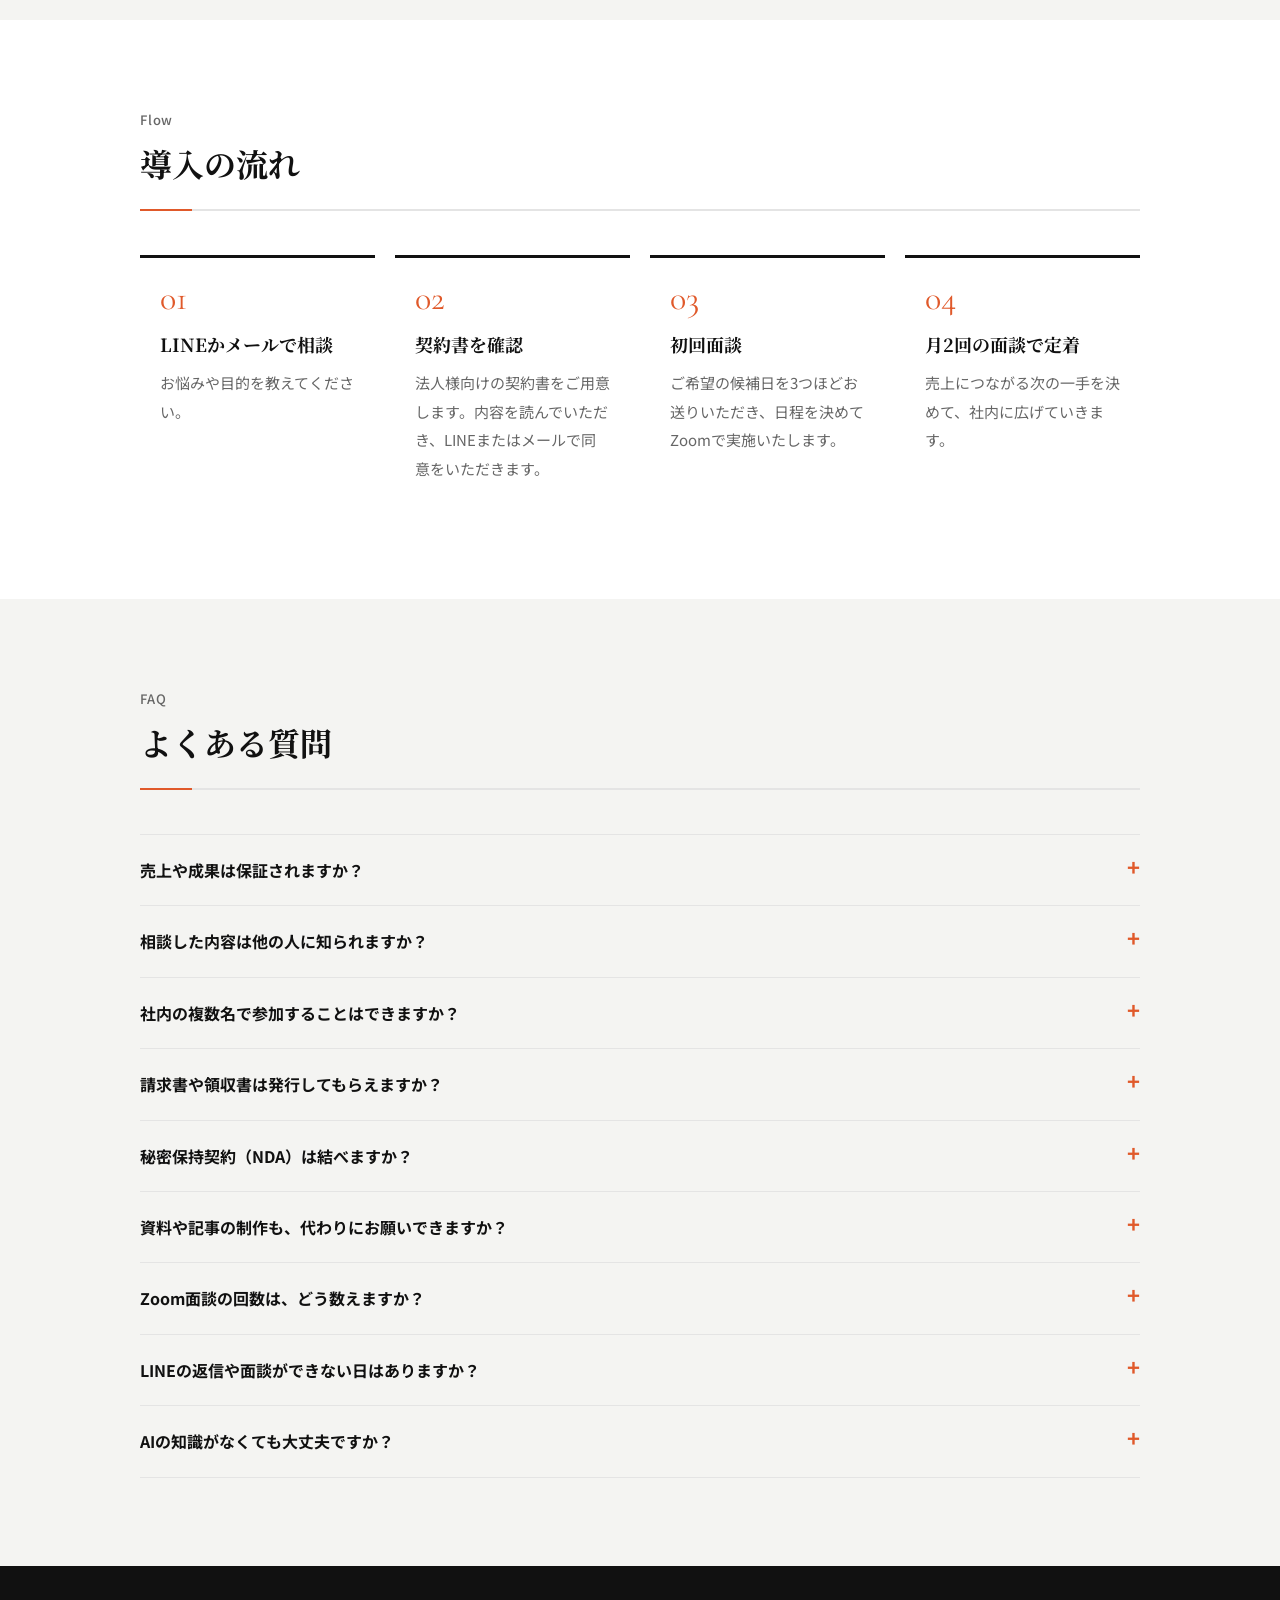
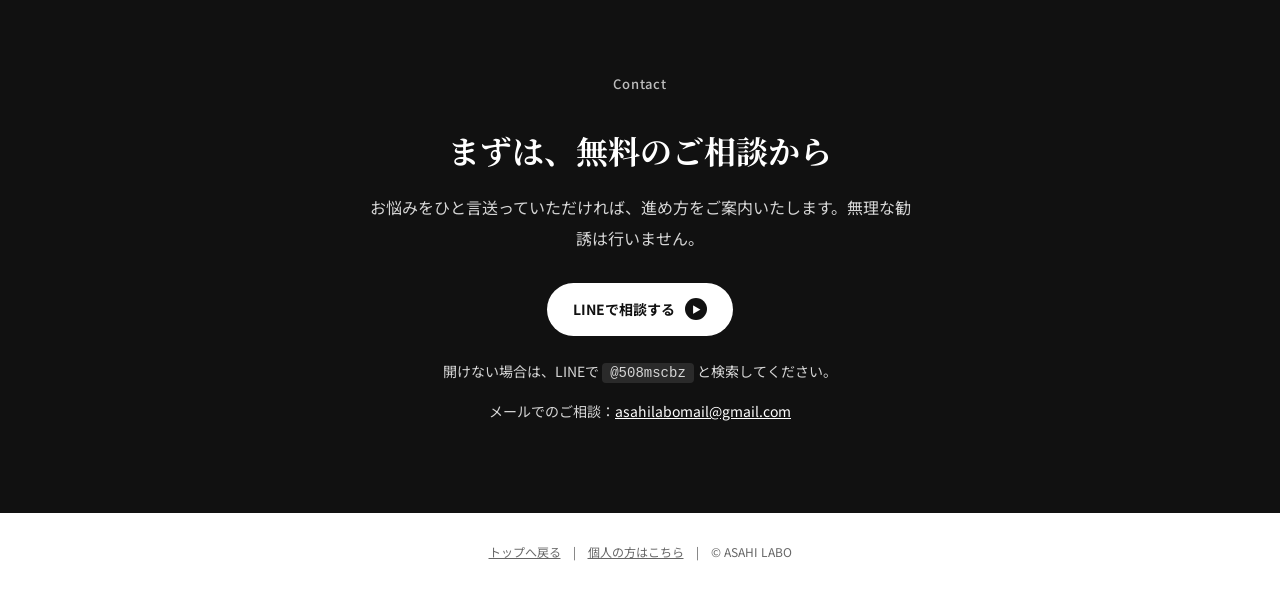
==== commit 0243e3db: "法人様向けページのトップ写真を、手元の写真（案4）に替える Co-Authored-By: Claude Sonnet 5.5 <noreply@anthropic.com>" ====
--- a/corporate/index.html
+++ b/corporate/index.html
@@ -33,7 +33,7 @@
         </div>
         <p class="note">無理な勧誘は行いません。まずは、お気軽にご相談ください。</p>
       </div>
-      <img class="photo" src="../assets/hero.jpg" alt="明るいカフェで、ノートパソコンのAI画面を見ながら微笑む人">
+      <img class="photo" src="../assets/corporate-hero.jpg" alt="窓辺のテーブルで、ノートパソコンとノートを使って仕事を進める手元">
     </div>
   </div>
 
--- a/assets/style.css
+++ b/assets/style.css
@@ -141,3 +141,7 @@
 @media(max-width:480px){.mini{grid-template-columns:84px 1fr;gap:16px}.mini img{width:84px;height:84px}}
 
 @media(max-width:1080px){.nav{display:none}}
+
+.art{display:flex;align-items:center;justify-content:center}
+.art svg{width:100%;max-width:480px;height:auto}
+@media(max-width:760px){.art svg{max-width:340px;margin-inline:auto}}
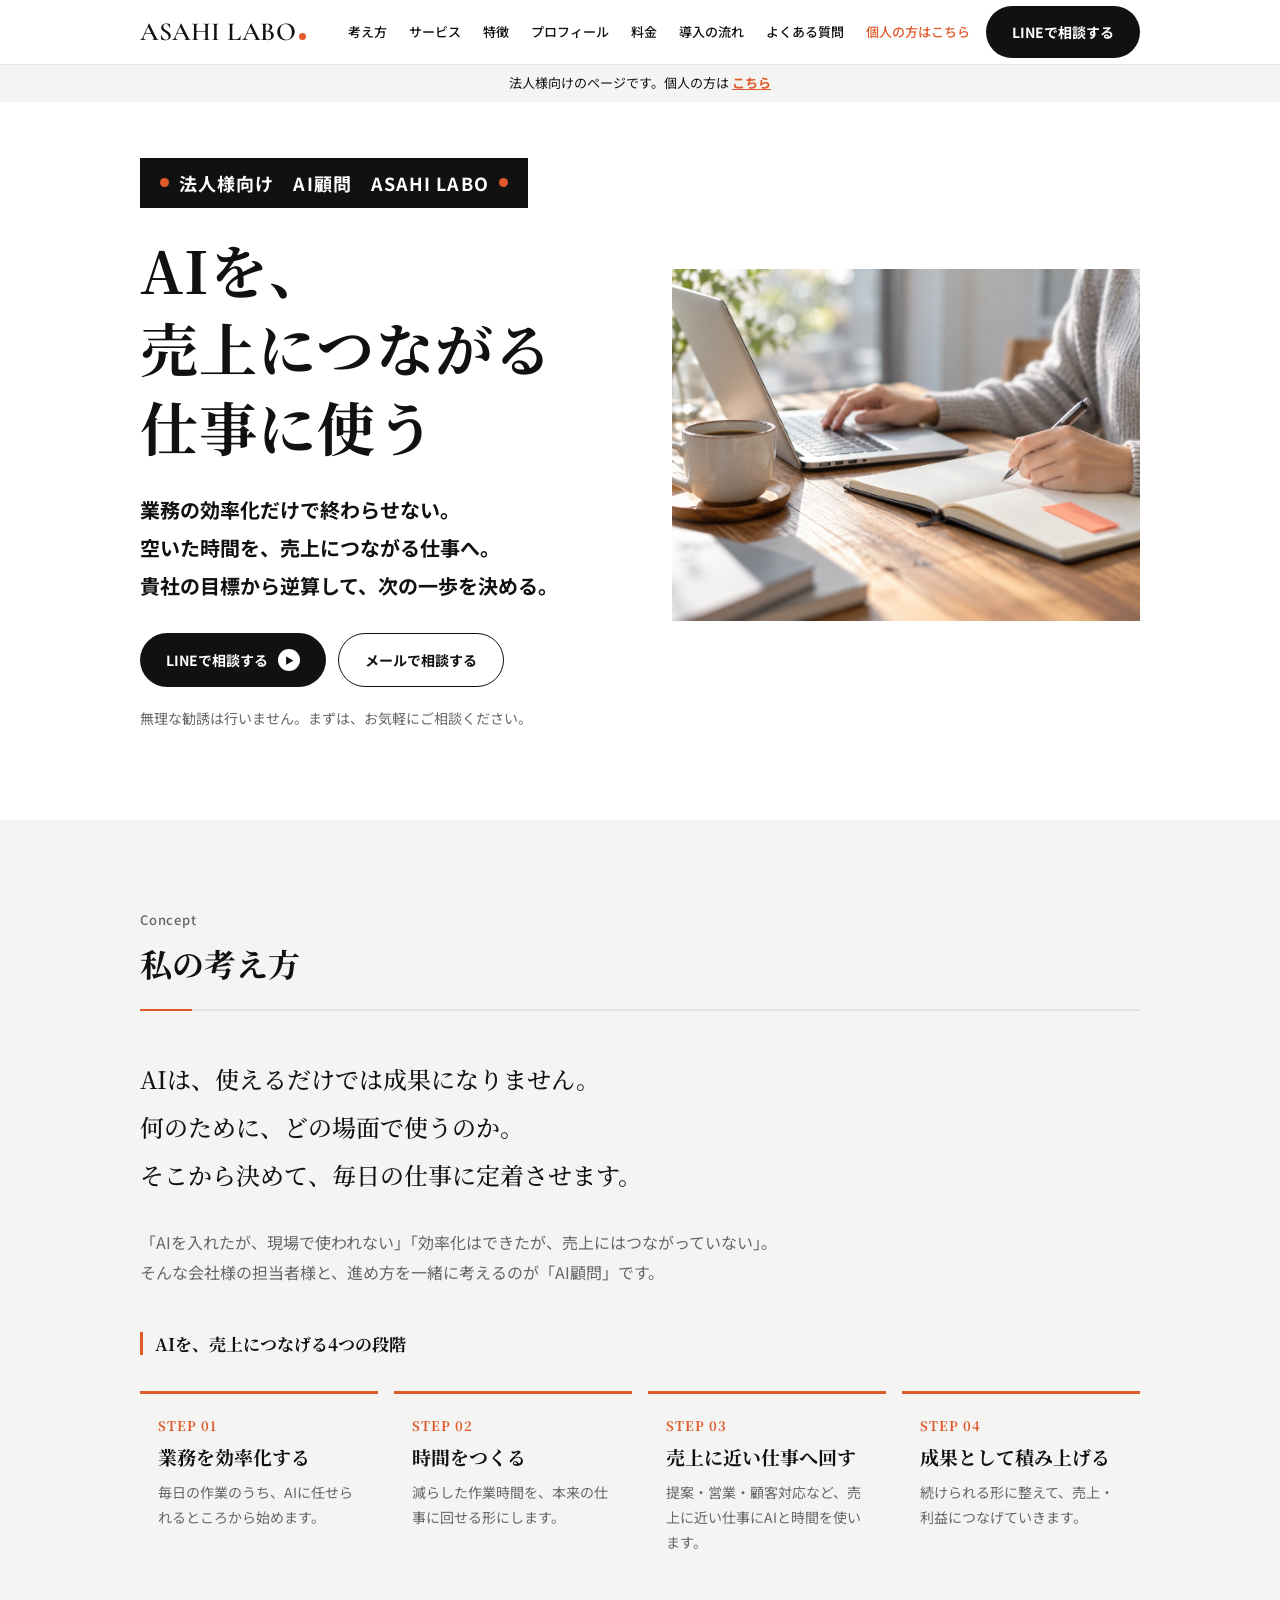
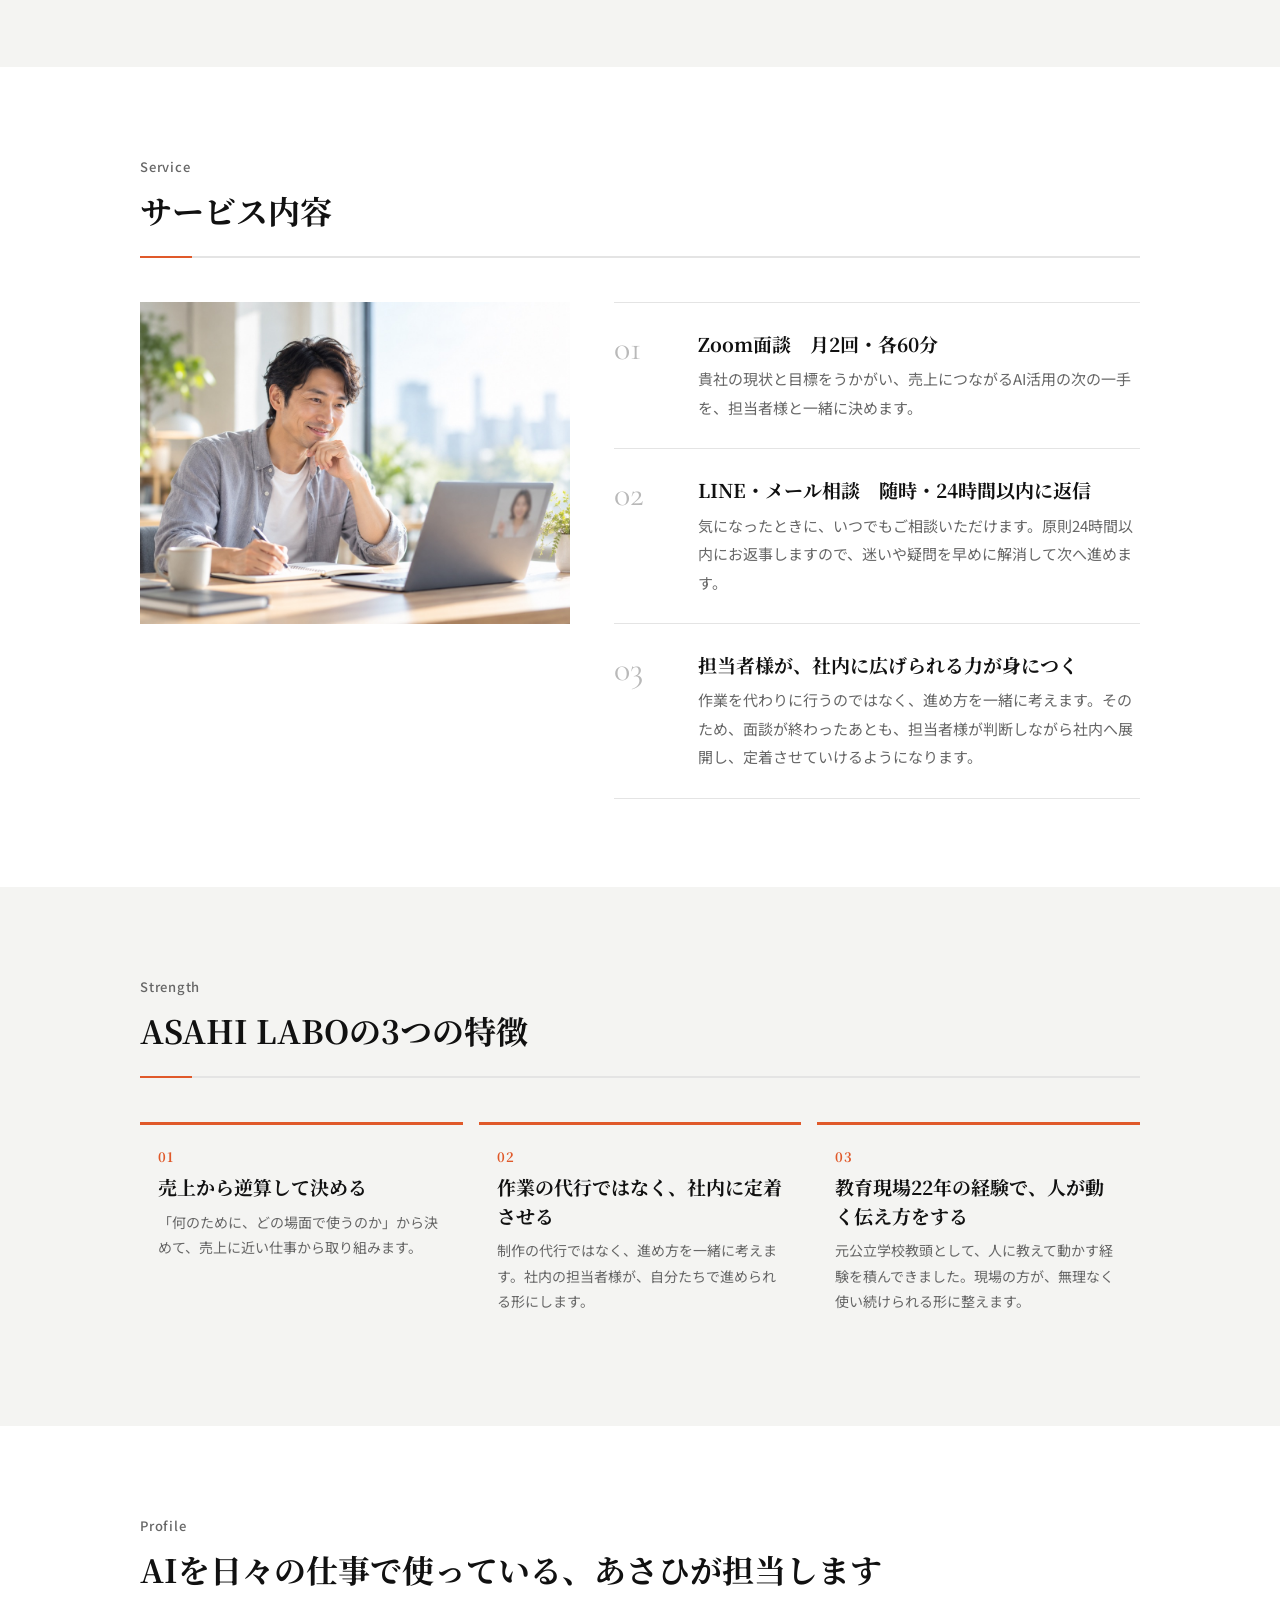
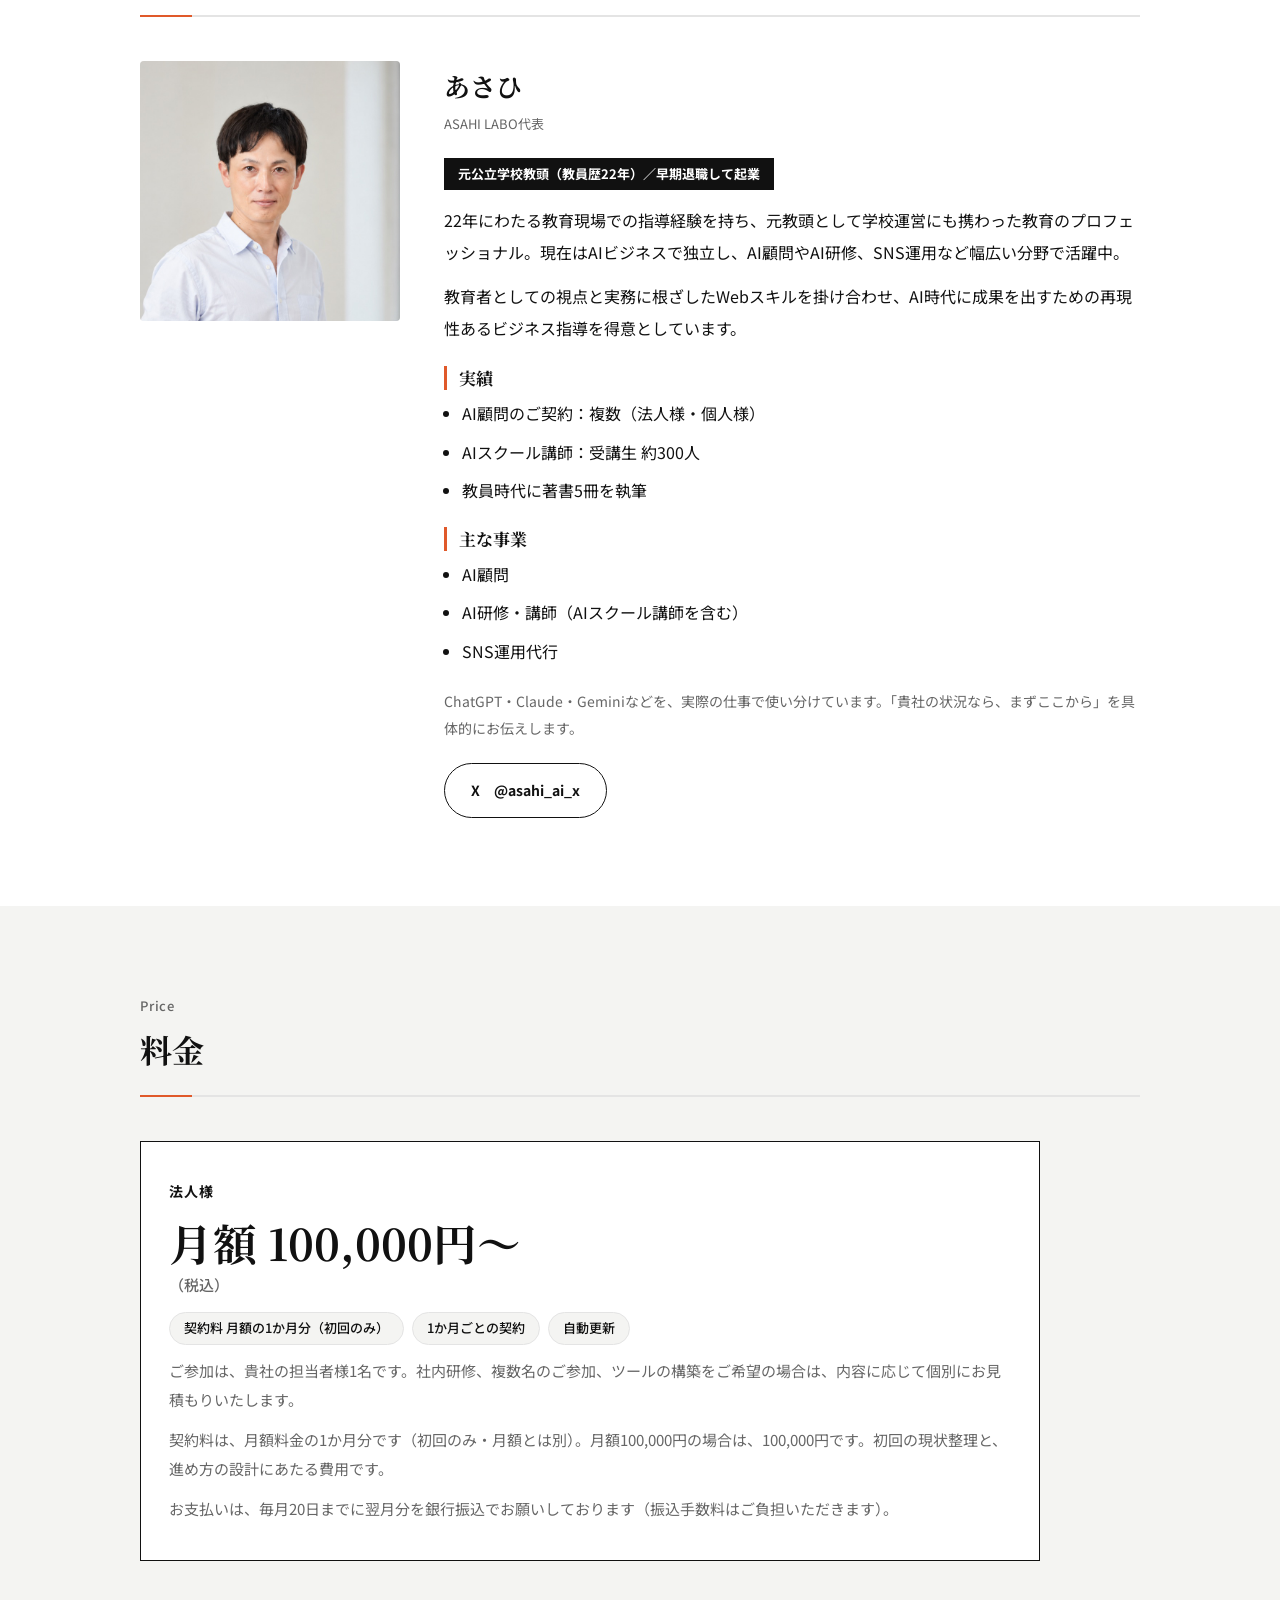
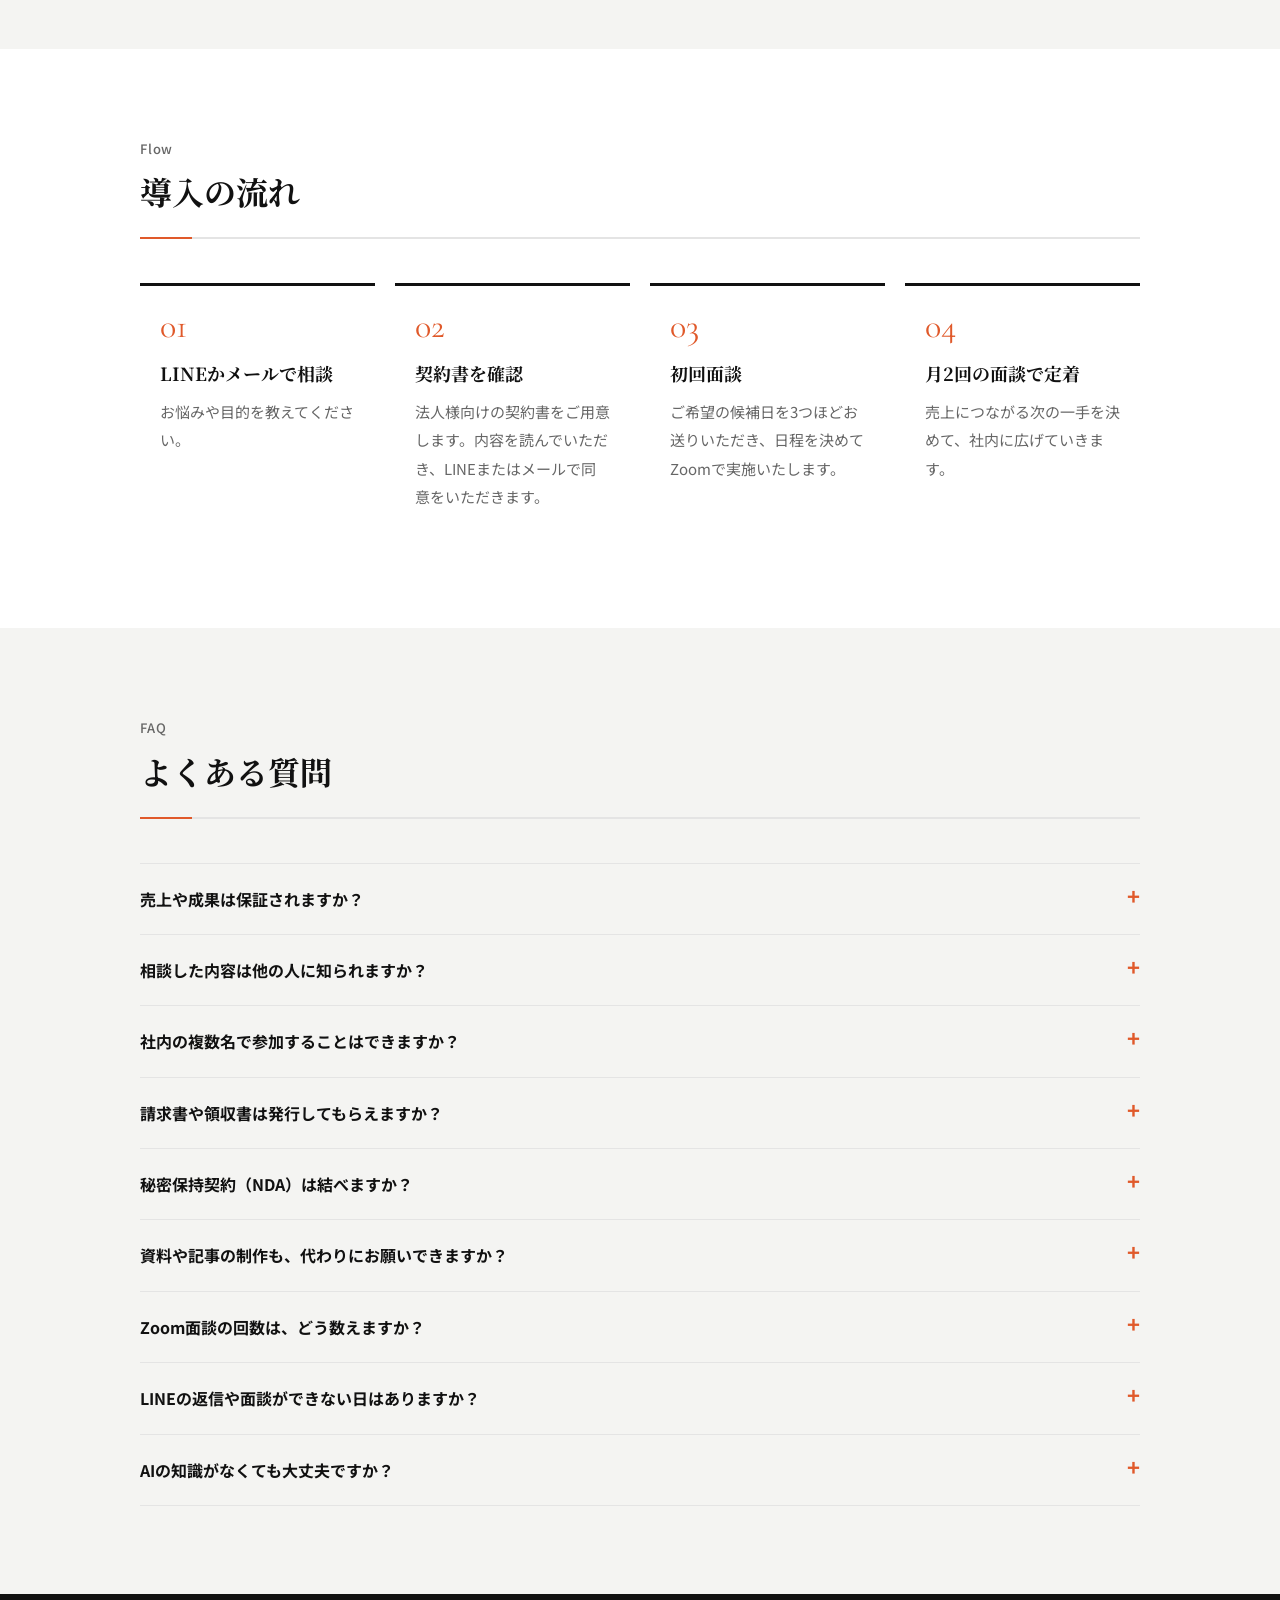
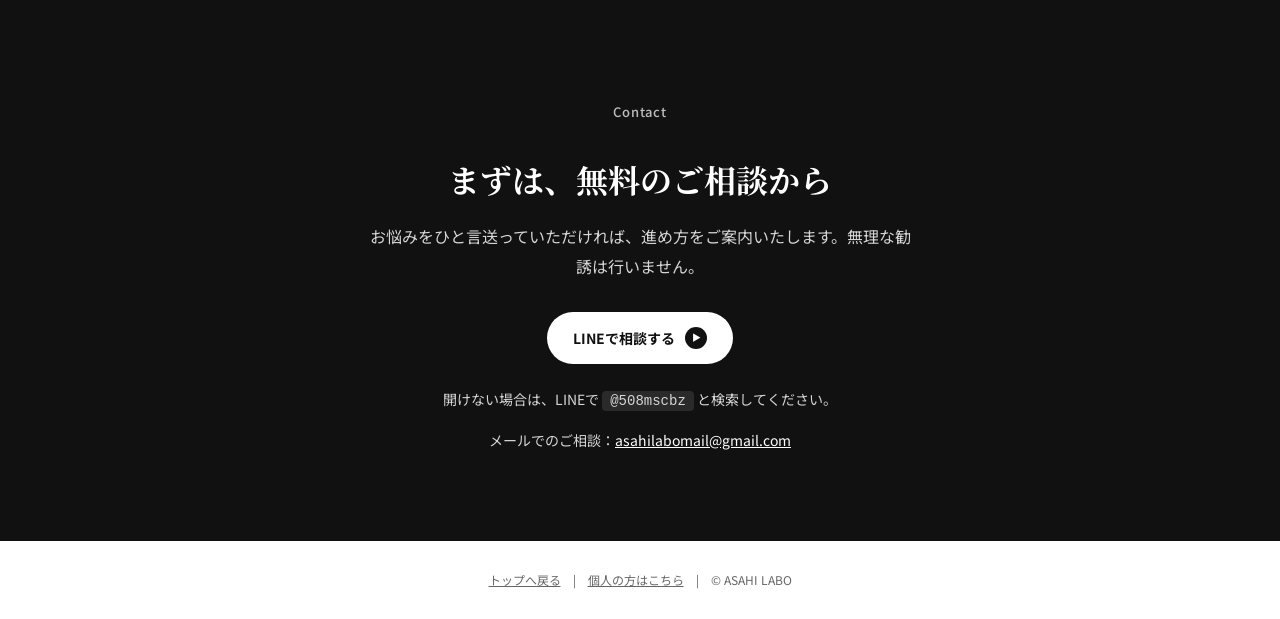
==== commit 939cc2e2: "法人様の契約料を「月額料金の1か月分」の表記にする Co-Authored-By: Claude Sonnet 5.5 <noreply@anthropic.com>" ====
--- a/corporate/index.html
+++ b/corporate/index.html
@@ -114,9 +114,9 @@
         <div class="price">
           <p class="who">法人様</p>
           <div class="amt">月額 100,000円〜<small>（税込）</small></div>
-          <div class="chips"><span>契約料 100,000円（初回のみ）</span><span>1か月ごとの契約</span><span>自動更新</span></div>
+          <div class="chips"><span>契約料 月額の1か月分（初回のみ）</span><span>1か月ごとの契約</span><span>自動更新</span></div>
           <p>ご参加は、貴社の担当者様1名です。社内研修、複数名のご参加、ツールの構築をご希望の場合は、内容に応じて個別にお見積もりいたします。</p>
-          <p>契約料は100,000円（初回のみ・月額とは別）です。初回の現状整理と、進め方の設計にあたる費用です。</p>
+          <p>契約料は、月額料金の1か月分です（初回のみ・月額とは別）。月額100,000円の場合は、100,000円です。初回の現状整理と、進め方の設計にあたる費用です。</p>
           <p>お支払いは、毎月20日までに翌月分を銀行振込でお願いしております（振込手数料はご負担いただきます）。</p>
         </div>
       </div>
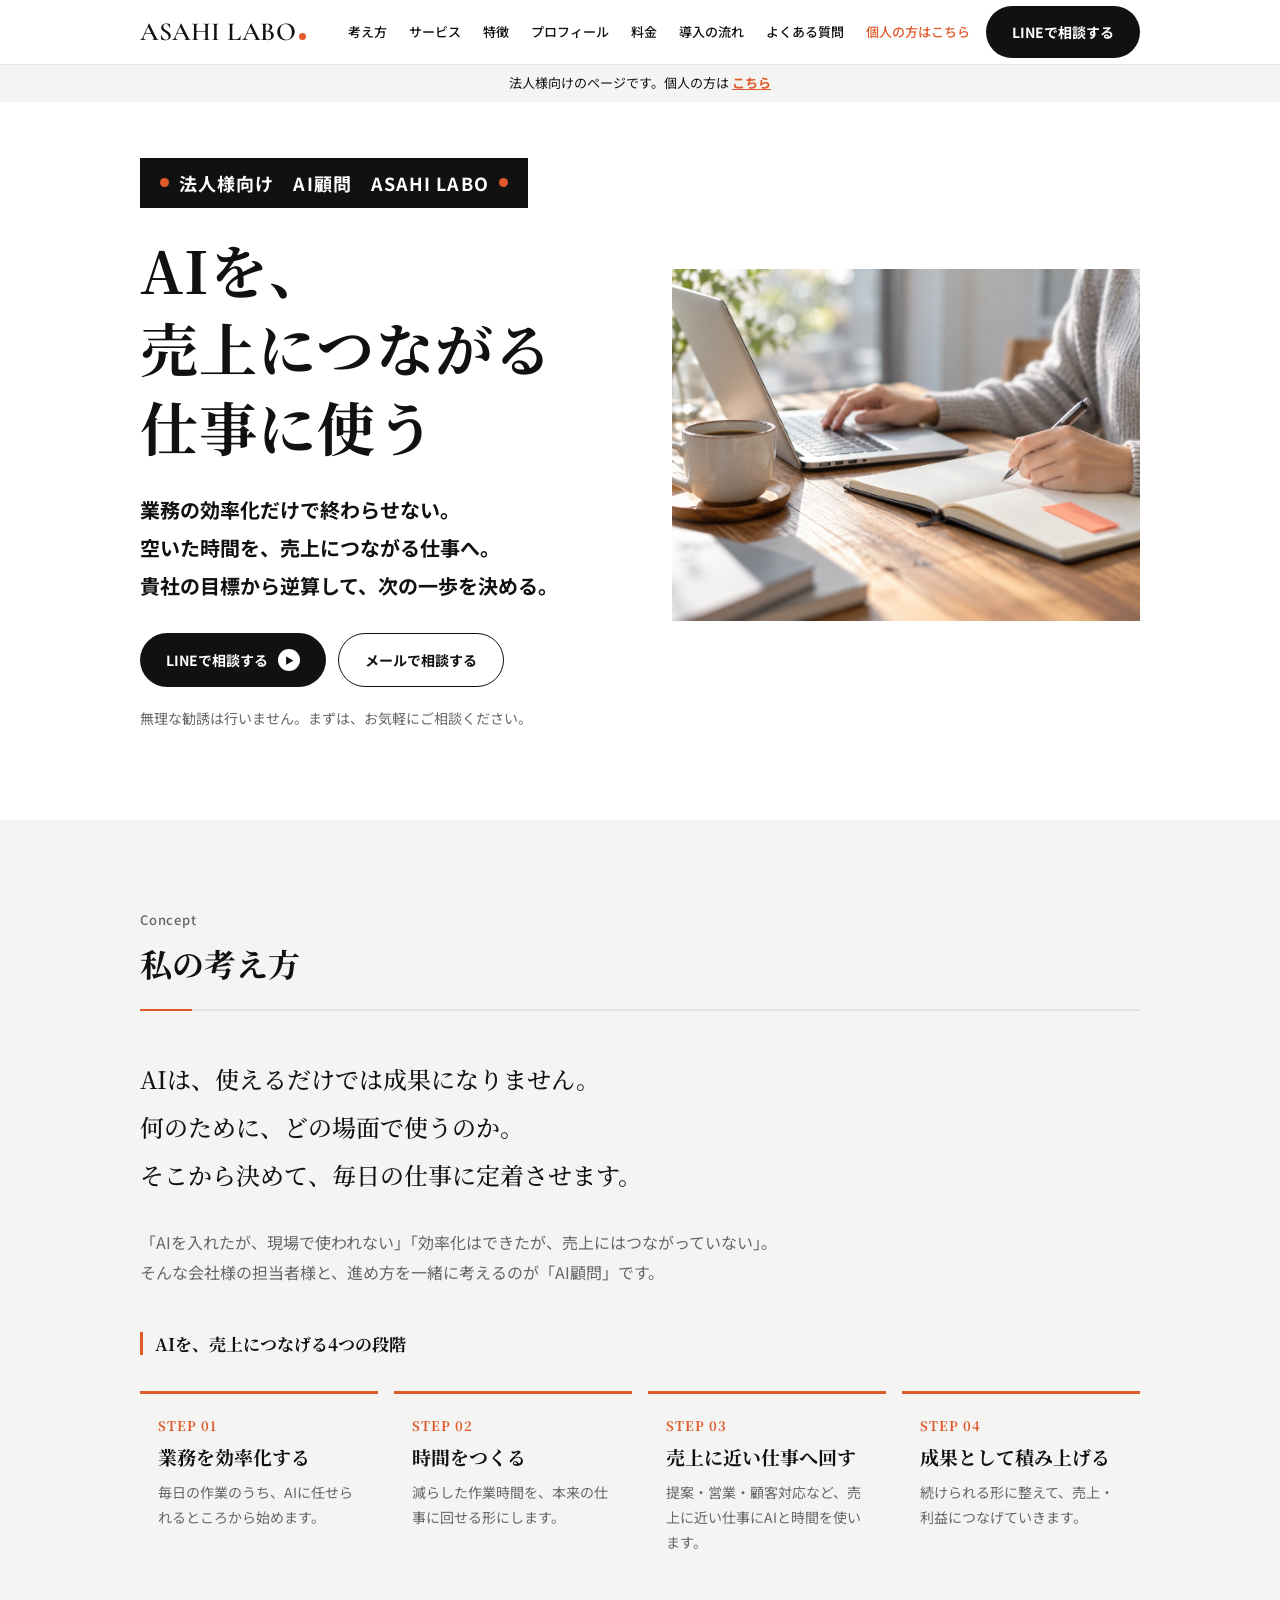
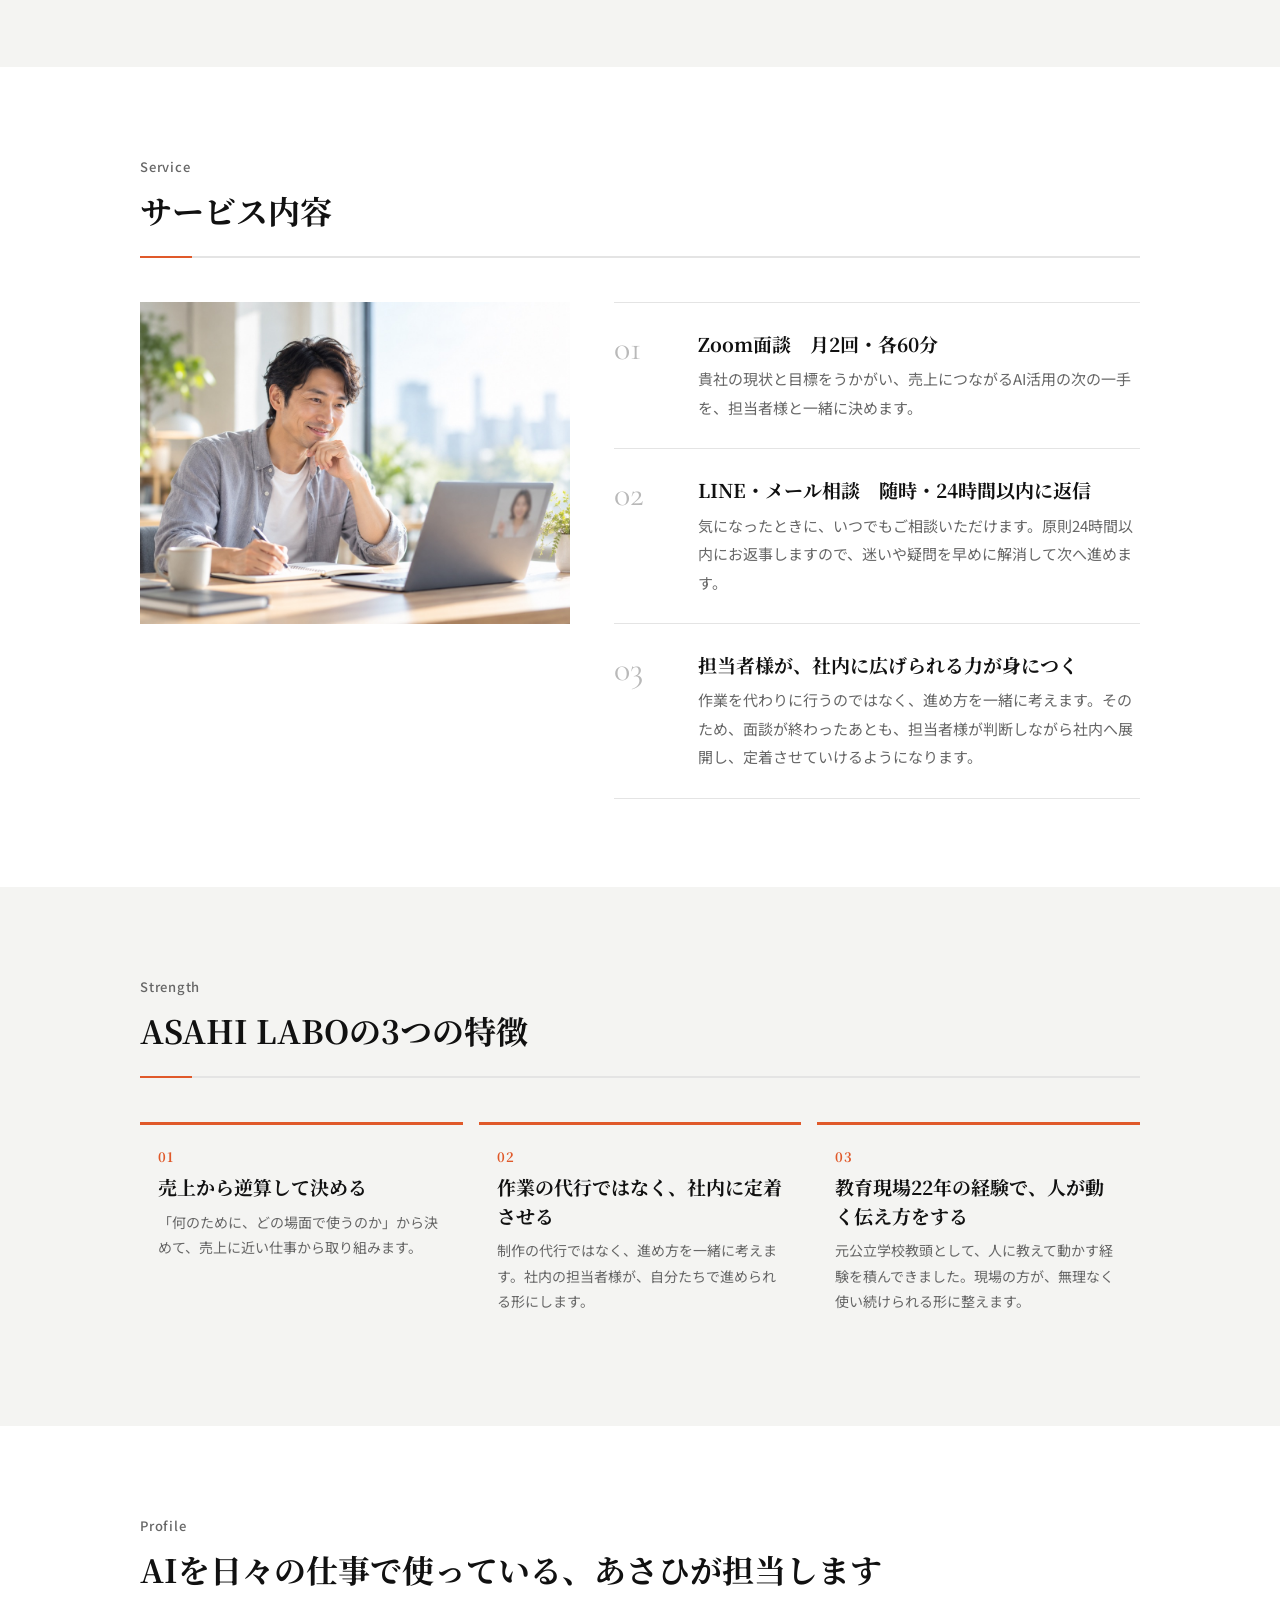
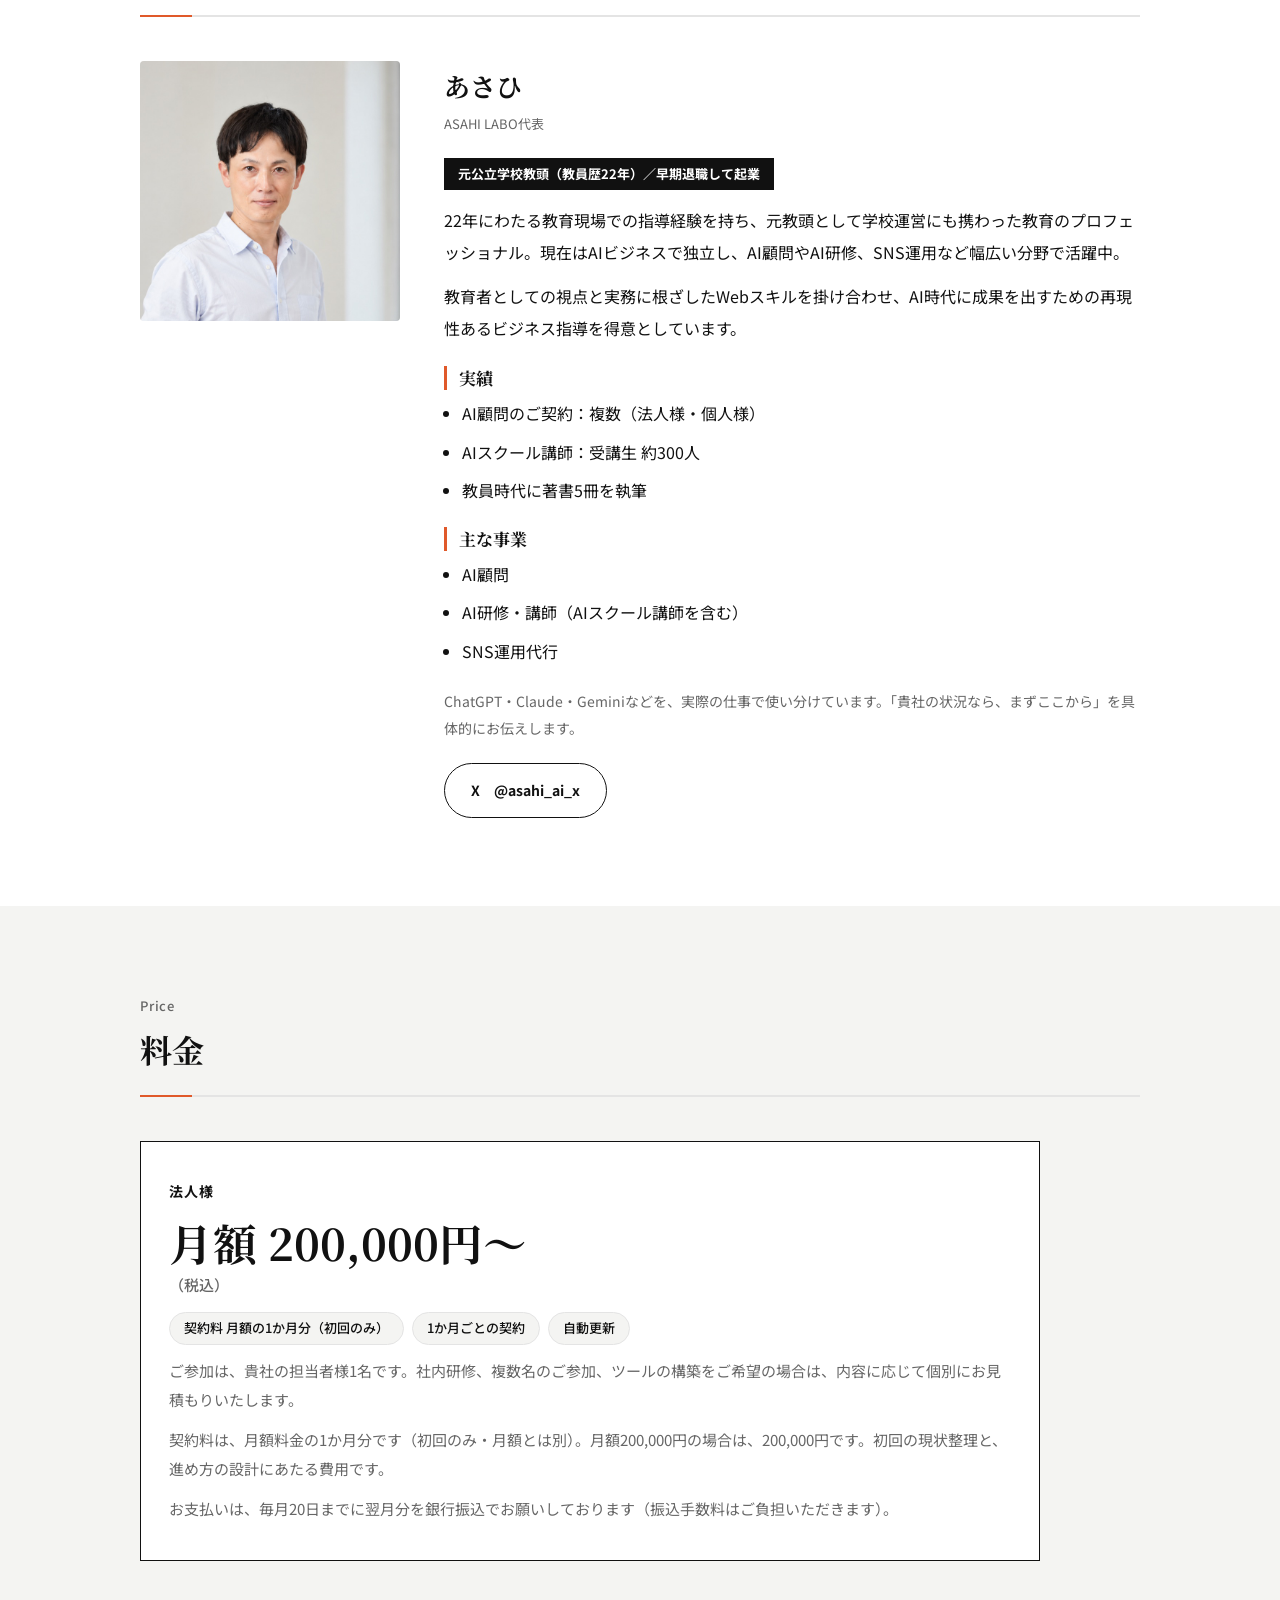
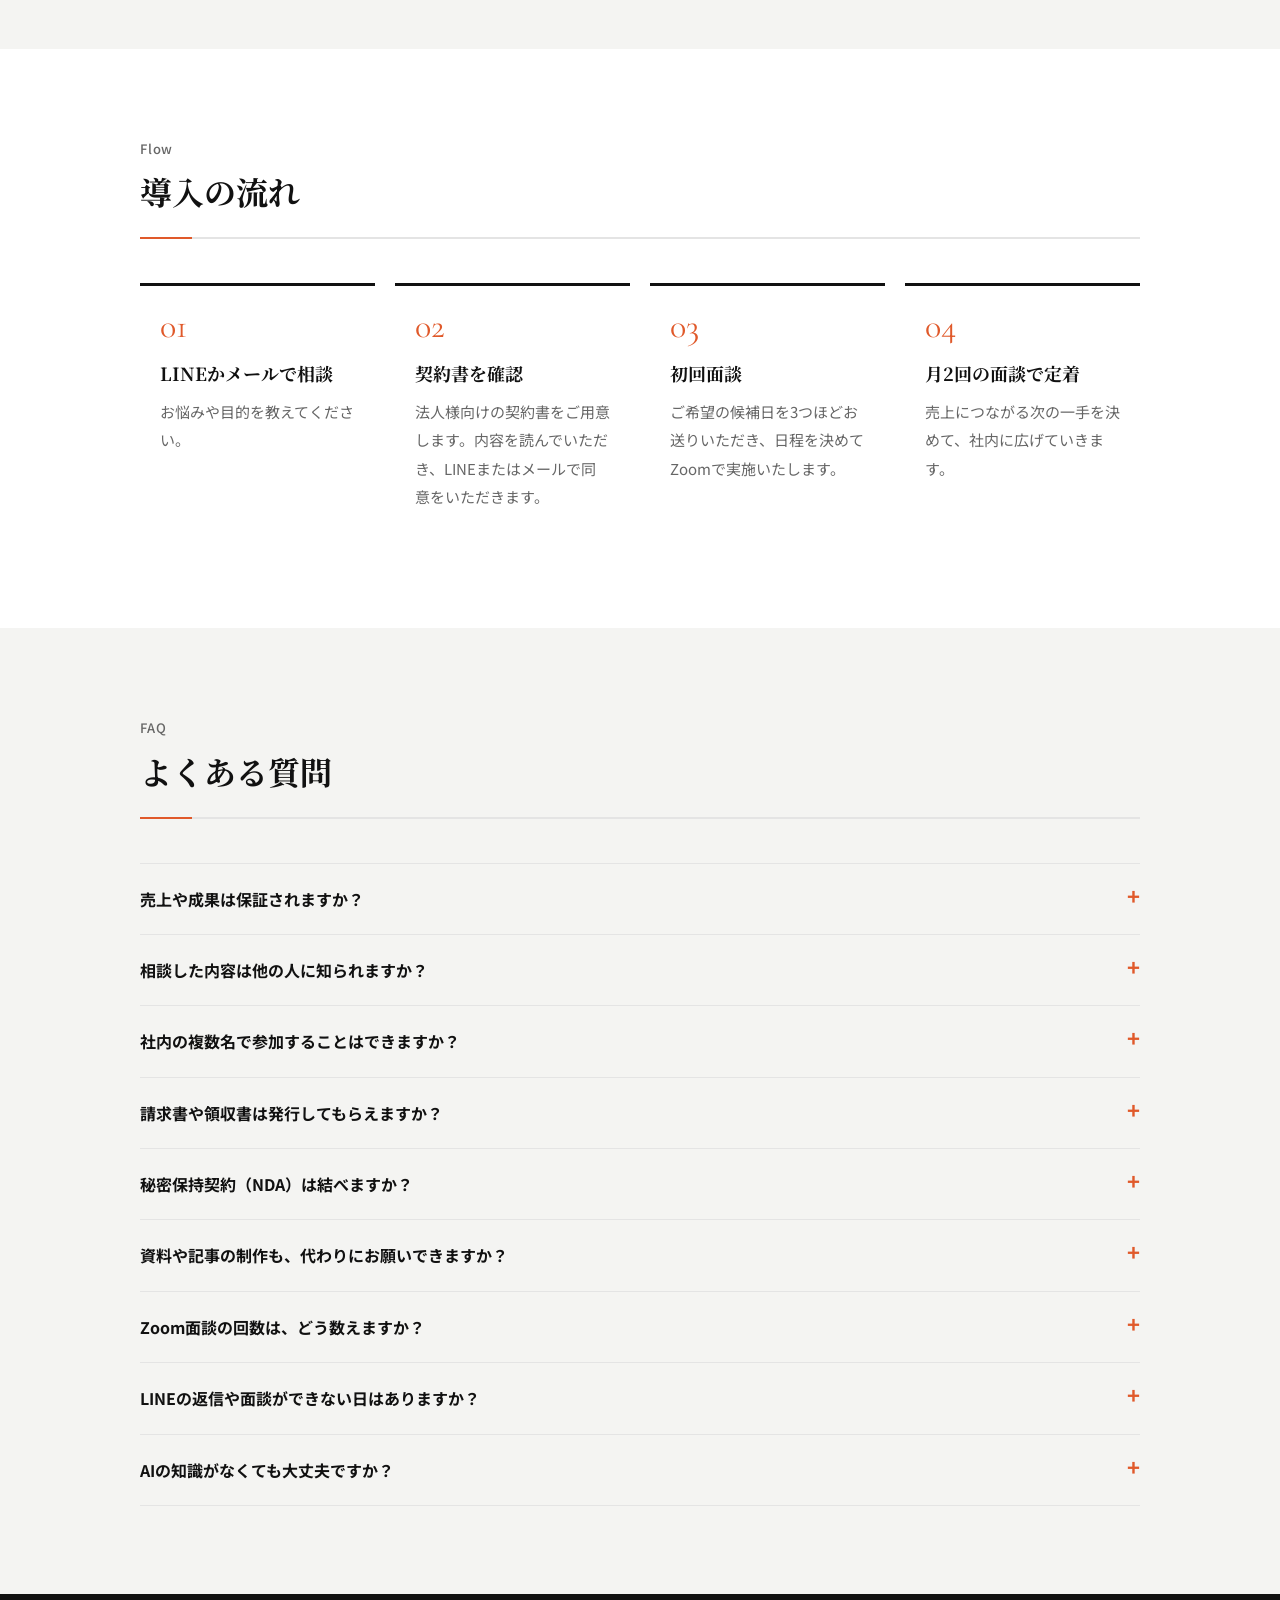
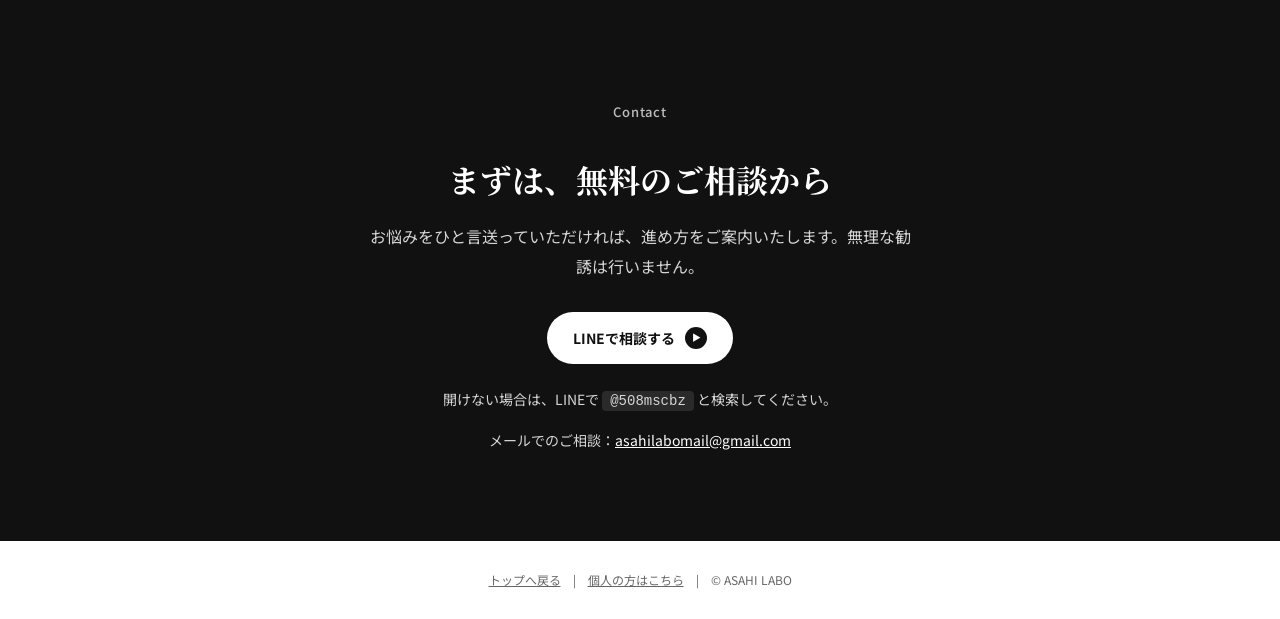
==== commit 047a3c08: "法人様の月額を200,000円〜に変更" ====
--- a/corporate/index.html
+++ b/corporate/index.html
@@ -113,10 +113,10 @@
       <div class="prices">
         <div class="price">
           <p class="who">法人様</p>
-          <div class="amt">月額 100,000円〜<small>（税込）</small></div>
+          <div class="amt">月額 200,000円〜<small>（税込）</small></div>
           <div class="chips"><span>契約料 月額の1か月分（初回のみ）</span><span>1か月ごとの契約</span><span>自動更新</span></div>
           <p>ご参加は、貴社の担当者様1名です。社内研修、複数名のご参加、ツールの構築をご希望の場合は、内容に応じて個別にお見積もりいたします。</p>
-          <p>契約料は、月額料金の1か月分です（初回のみ・月額とは別）。月額100,000円の場合は、100,000円です。初回の現状整理と、進め方の設計にあたる費用です。</p>
+          <p>契約料は、月額料金の1か月分です（初回のみ・月額とは別）。月額200,000円の場合は、200,000円です。初回の現状整理と、進め方の設計にあたる費用です。</p>
           <p>お支払いは、毎月20日までに翌月分を銀行振込でお願いしております（振込手数料はご負担いただきます）。</p>
         </div>
       </div>
